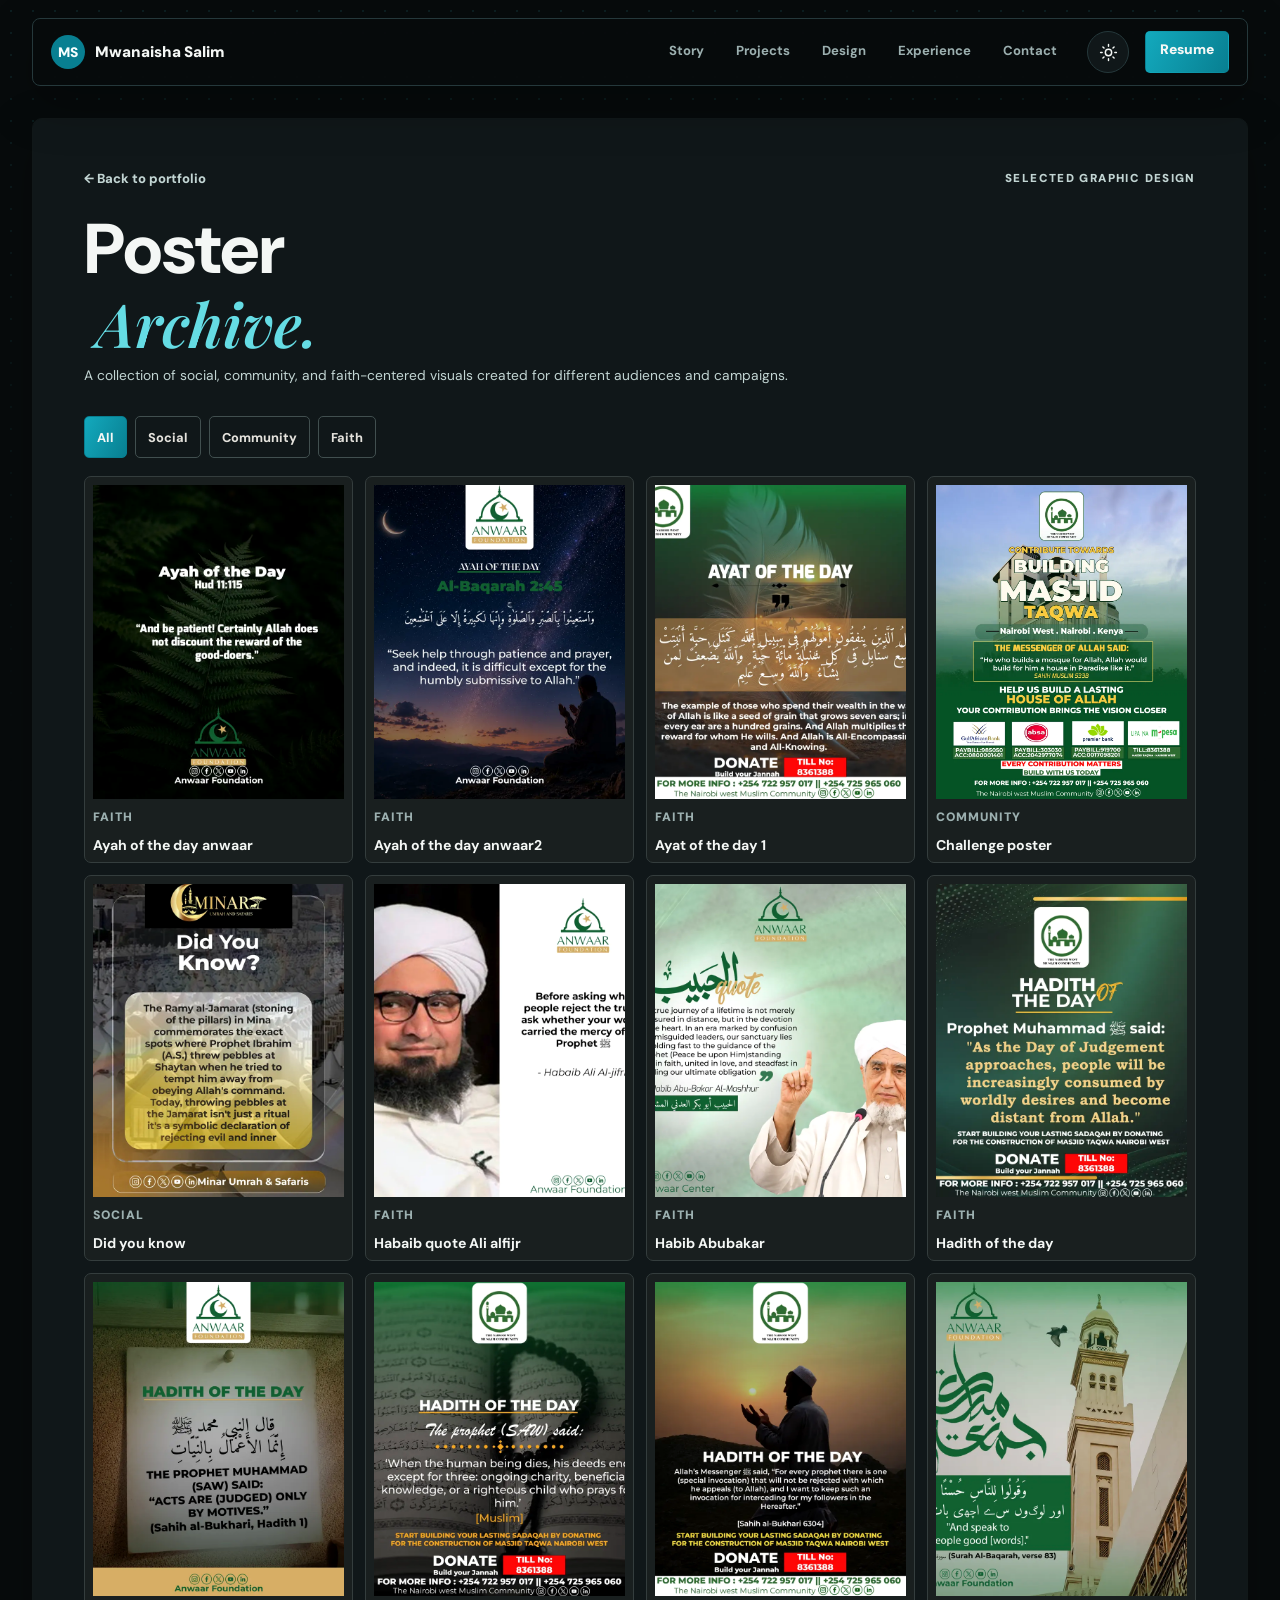
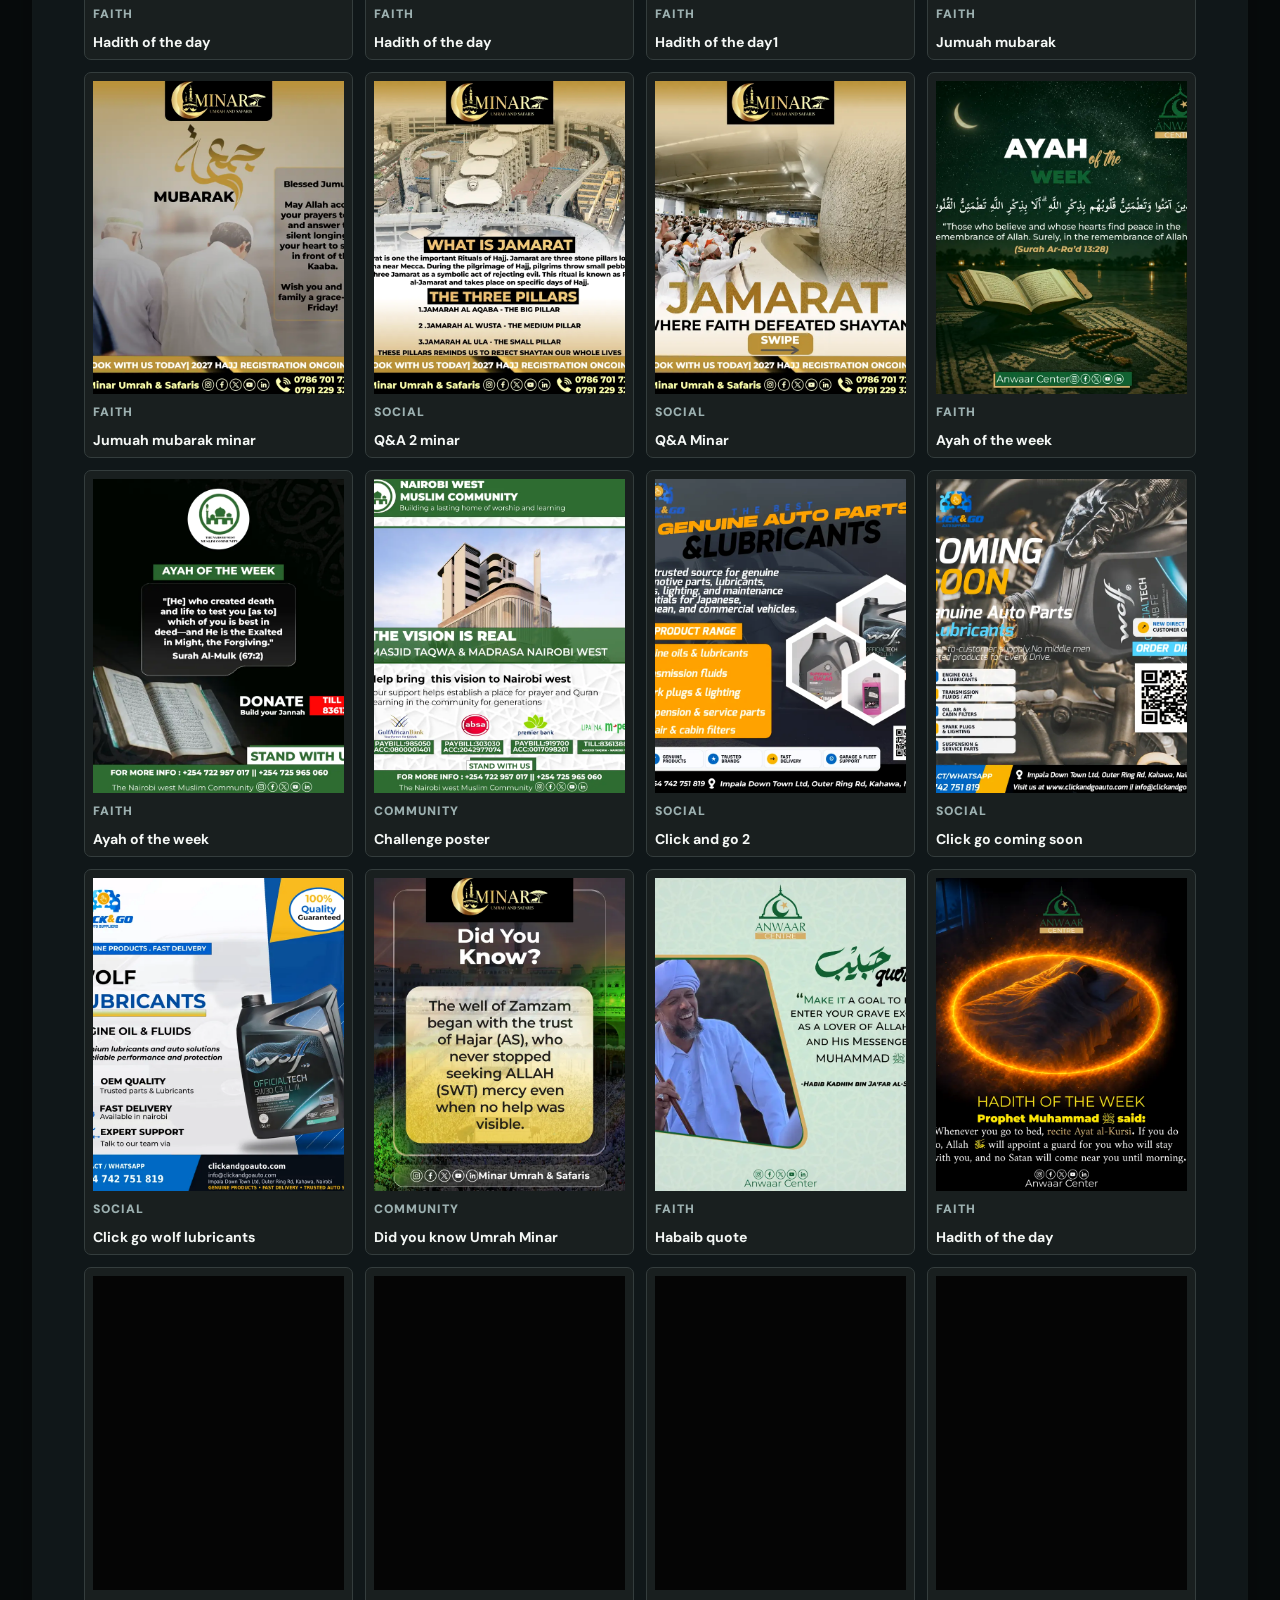
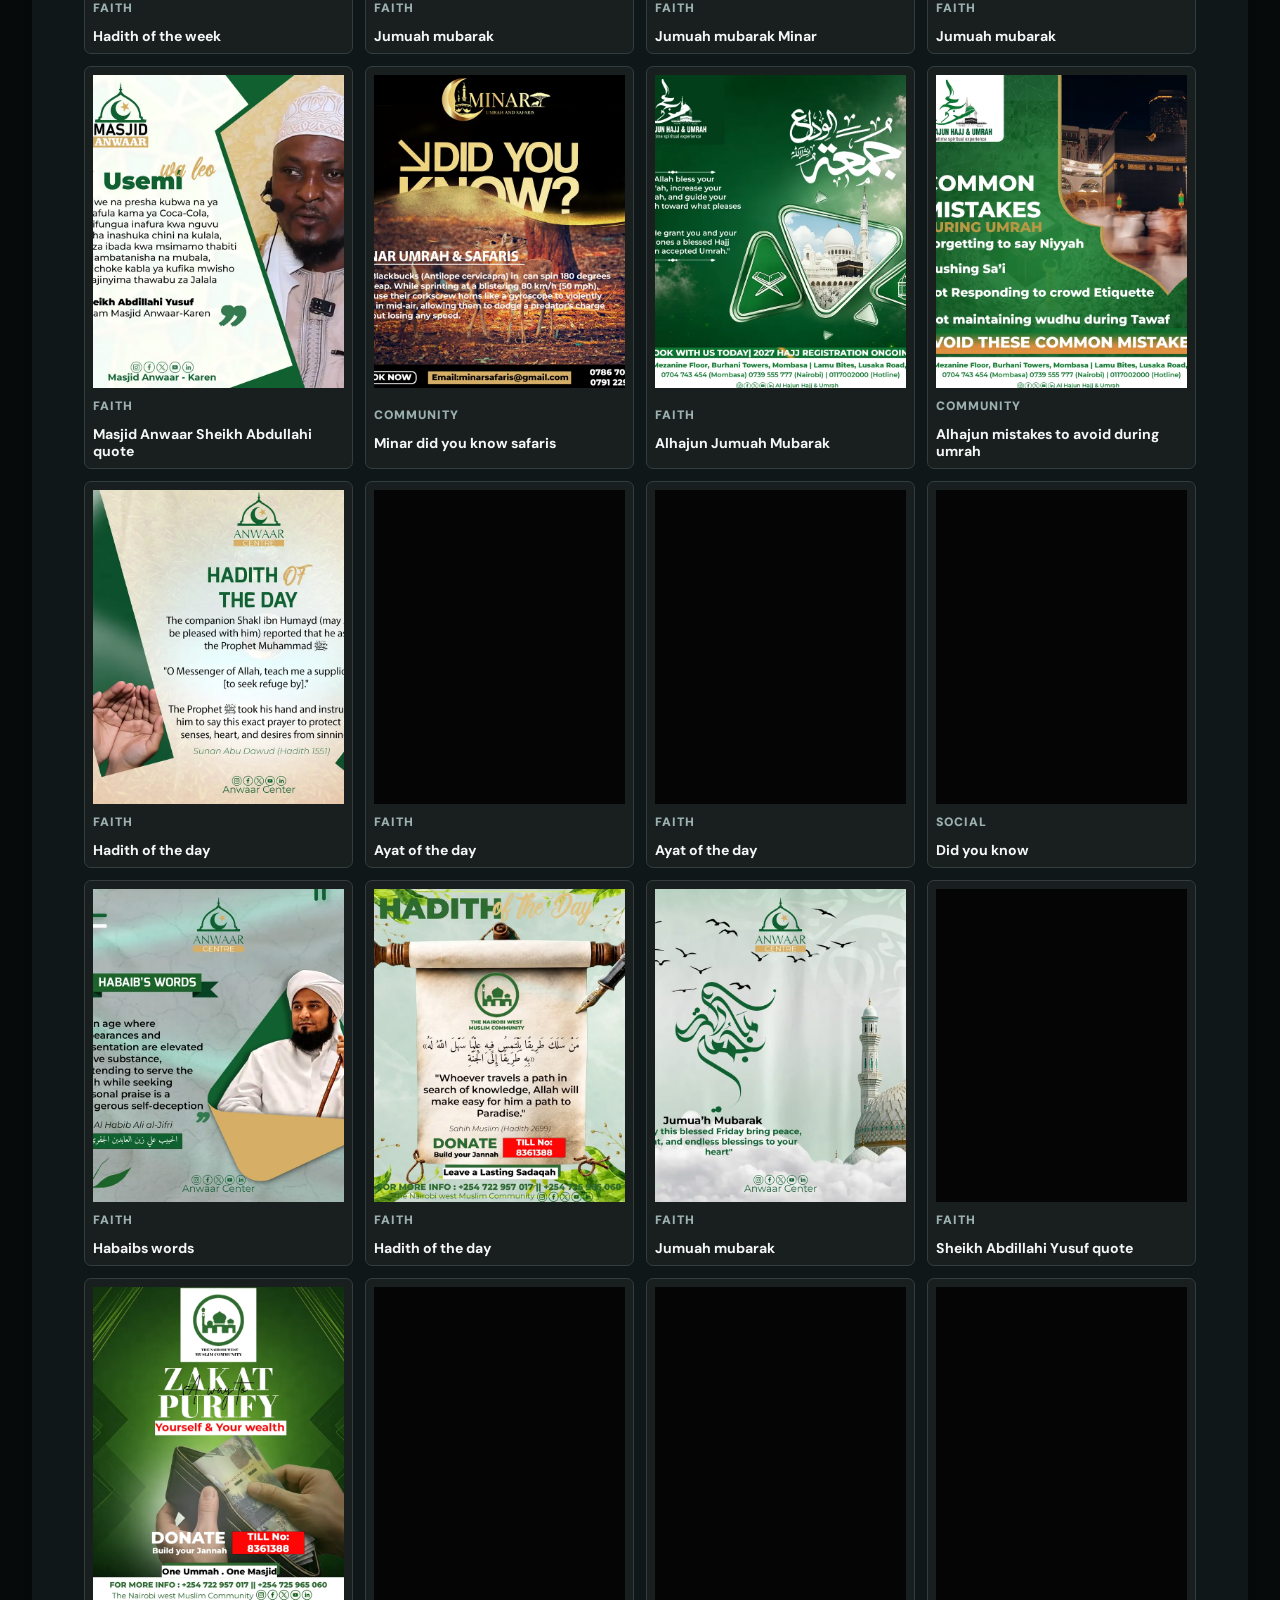
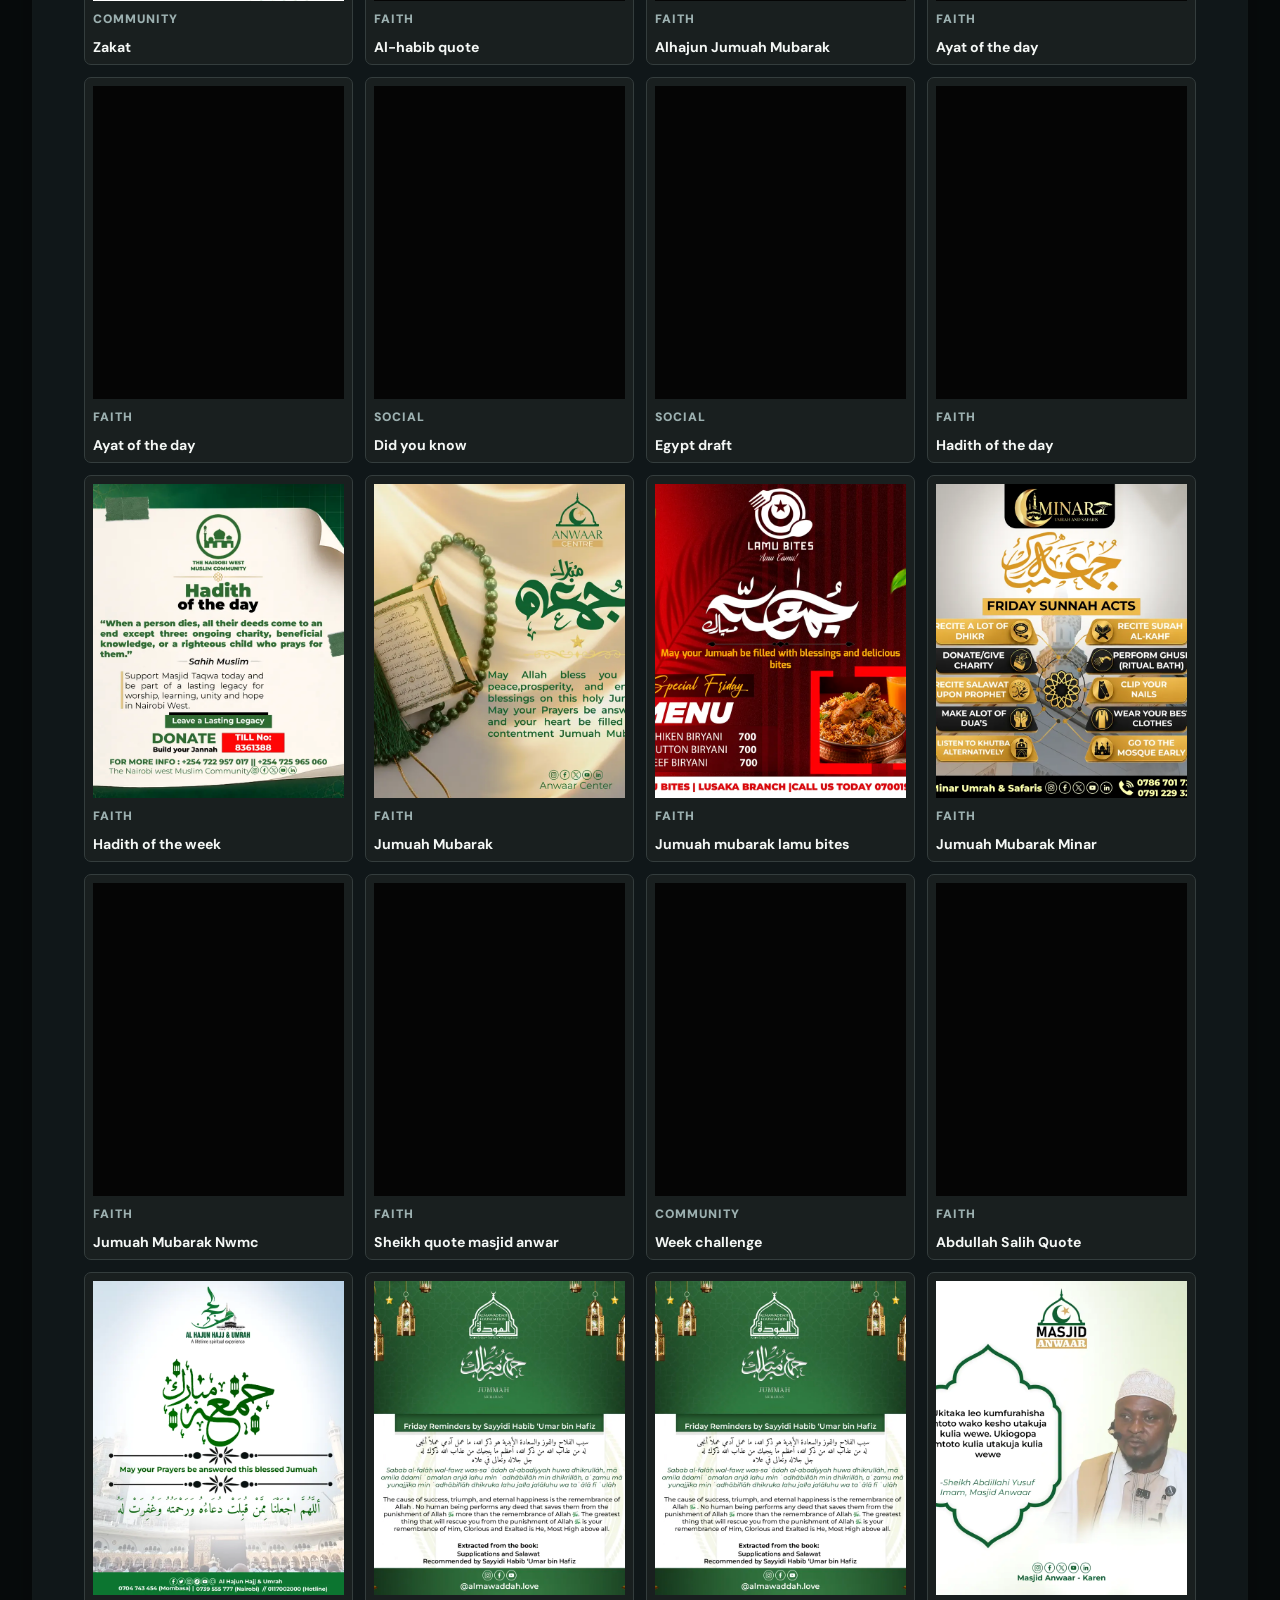
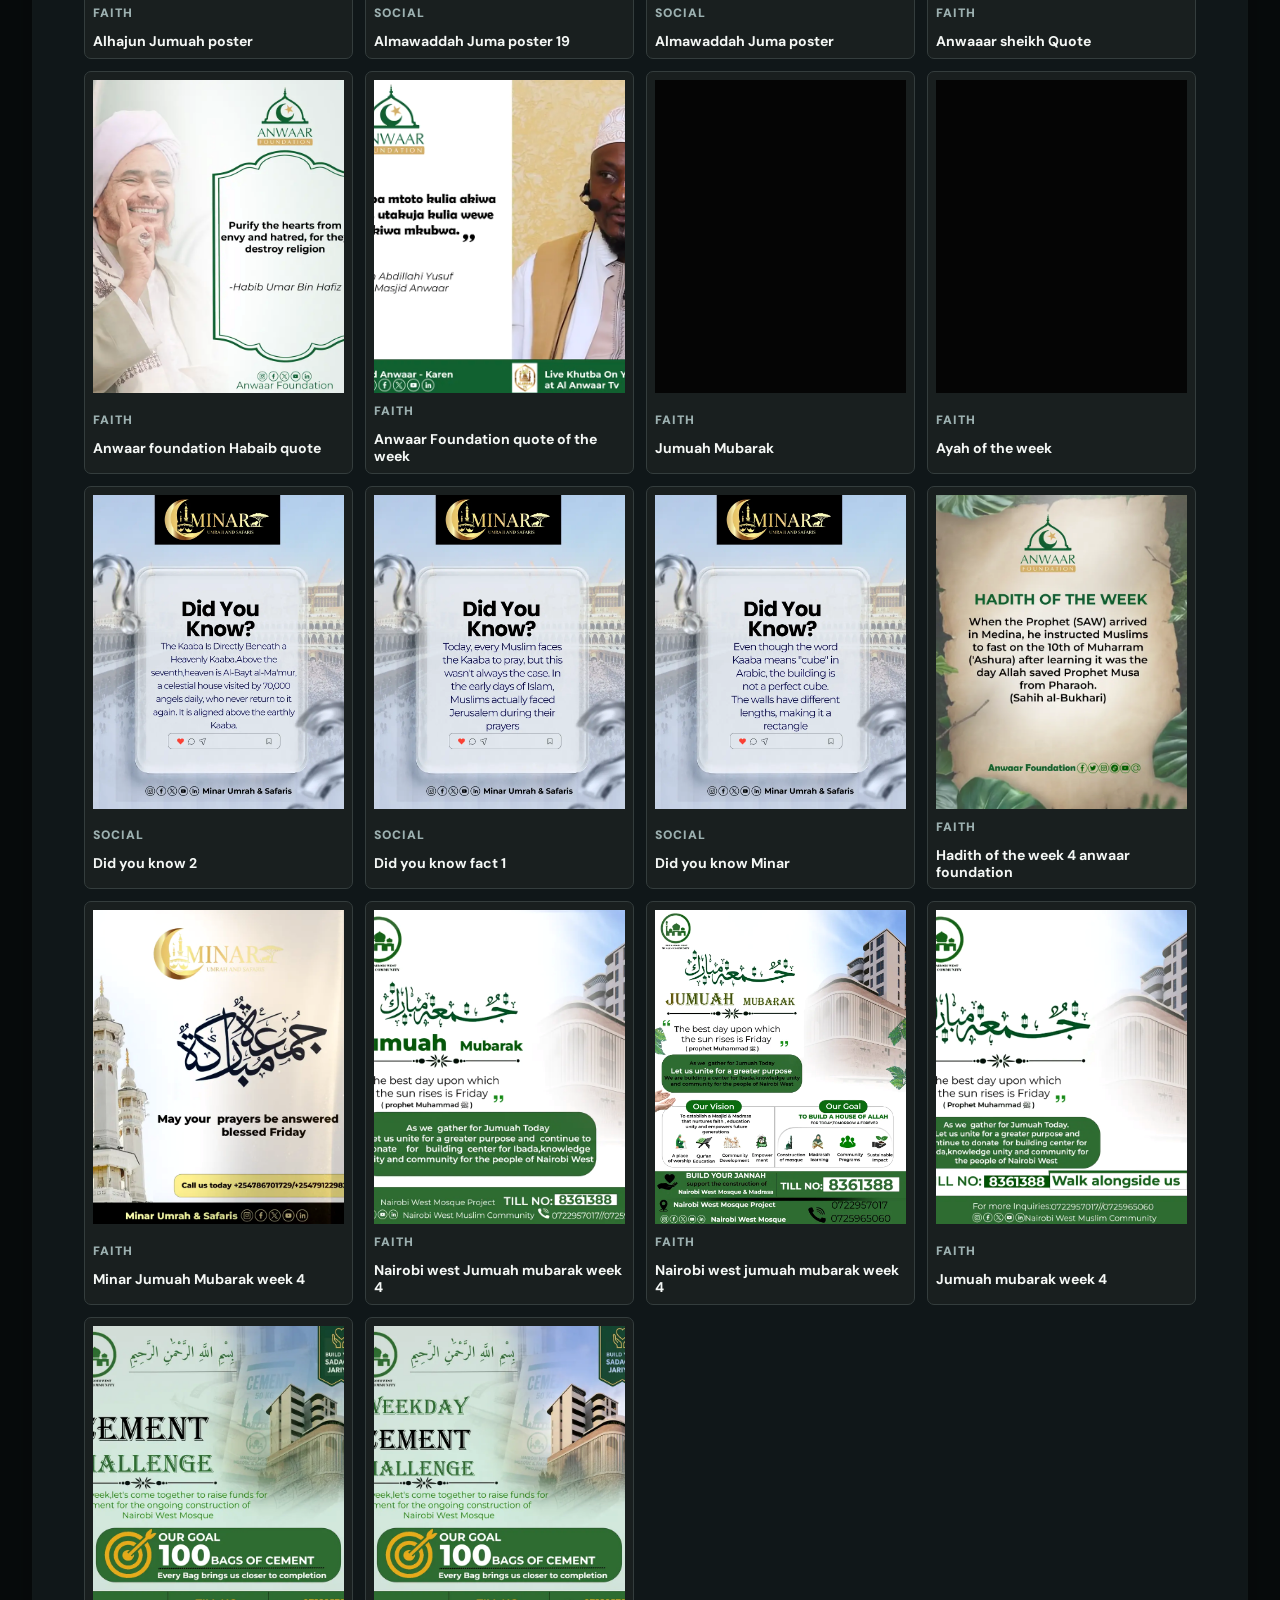
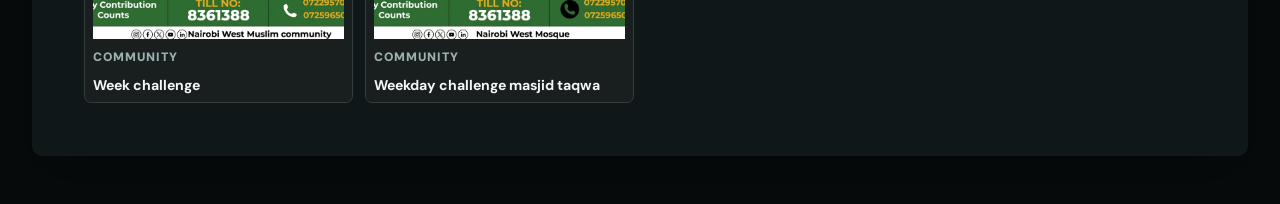
==== posters.html @ a7874a30 "Publish general portfolio with mobile typography and poster archive" ====
<!DOCTYPE html>
<html lang="en">
<head>
  <meta charset="UTF-8">
  <meta name="viewport" content="width=device-width, initial-scale=1.0">
  <meta name="description" content="Browse Mwanaisha Salim's graphic design poster archive by social, community, and faith projects.">
  <title>Poster Archive | Mwanaisha Salim</title>
  <link rel="preconnect" href="https://fonts.googleapis.com">
  <link rel="preconnect" href="https://fonts.gstatic.com" crossorigin>
  <link href="https://fonts.googleapis.com/css2?family=DM+Sans:wght@400;500;600;700;800;900&family=Playfair+Display:ital,wght@1,600;1,700&display=swap" rel="stylesheet">
  <link rel="stylesheet" href="styles.css?v=20261022-mobile-type">
</head>
<body data-theme="dark">
  <header class="site-header">
    <a class="brand" href="index.html#top" aria-label="Mwanaisha Salim portfolio home">
      <span class="brand-mark">MS</span>
      <span>Mwanaisha Salim</span>
    </a>
    <nav class="main-nav" id="primary-navigation" aria-label="Primary navigation">
      <a href="index.html#story">Story</a>
      <a href="index.html#projects">Projects</a>
      <a href="index.html#work">Design</a>
      <a href="index.html#profile">Experience</a>
      <a href="index.html#contact">Contact</a>
    </nav>
    <button class="mobile-nav-toggle" type="button" aria-label="Open navigation menu" aria-expanded="false" aria-controls="primary-navigation">
      <span></span><span></span>
    </button>
    <button class="theme-toggle" type="button" aria-label="Switch to dark theme" title="Switch to dark theme" aria-pressed="false">
      <svg class="theme-icon theme-icon-moon" viewBox="0 0 24 24" aria-hidden="true"><path d="M20.3 15.4A8.5 8.5 0 0 1 8.6 3.7 8.6 8.6 0 1 0 20.3 15.4Z"/></svg>
      <svg class="theme-icon theme-icon-sun" viewBox="0 0 24 24" aria-hidden="true"><circle cx="12" cy="12" r="4"/><path d="M12 2v2m0 16v2M4.93 4.93l1.42 1.42m11.3 11.3 1.42 1.42M2 12h2m16 0h2M4.93 19.07l1.42-1.42m11.3-11.3 1.42-1.42"/></svg>
    </button>
    <a class="header-cta" href="Mwanaisha%20Salim%20CV.pdf" target="_blank" rel="noreferrer">Resume</a>
  </header>

  <main class="posters-page" id="top">
    <section class="section-panel design-panel" aria-labelledby="archive-title">
      <div class="archive-topline">
        <a class="back-link" href="index.html#work">← Back to portfolio</a>
        <p class="section-kicker">Selected graphic design</p>
      </div>
      <div class="section-heading">
        <h1 id="archive-title">Poster <em>Archive.</em></h1>
        <p>A collection of social, community, and faith-centered visuals created for different audiences and campaigns.</p>
      </div>
      <div class="filter-bar" aria-label="Filter posters by category">
        <button class="filter-chip active" type="button" data-filter="all" aria-pressed="true">All</button>
        <button class="filter-chip" type="button" data-filter="social" aria-pressed="false">Social</button>
        <button class="filter-chip" type="button" data-filter="community" aria-pressed="false">Community</button>
        <button class="filter-chip" type="button" data-filter="faith" aria-pressed="false">Faith</button>
      </div>
      <div class="gallery-grid" aria-live="polite"></div>
    </section>
  </main>

  <dialog class="lightbox" aria-label="Design preview">
    <button class="lightbox-close" type="button" aria-label="Close preview">Close</button>
    <img src="" alt="">
  </dialog>

  <script src="script.js?v=20261010-poster-archive"></script>
</body>
</html>
---- styles.css ----
:root {
  color-scheme: light;
  --paper: #eef8f7;
  --paper-soft: #dcefed;
  --surface: #f8fcfb;
  --ink: #102d35;
  --ink-soft: #244b53;
  --muted: #56747a;
  --line: #cce1e1;
  --line-dark: #1a5158;
  --black: #123e47;
  --teal: #13a9bd;
  --teal-deep: #087f91;
  --accent: #087f91;
  --display: "Playfair Display", Georgia, serif;
  --body: "DM Sans", Arial, sans-serif;
  --white: #ffffff;
  --shadow: 0 14px 40px rgba(16, 59, 66, 0.09);
}

body[data-theme="dark"] {
  color-scheme: dark;
  --paper: #070b0c;
  --paper-soft: #111a1c;
  --surface: #101719;
  --ink: #f4f7f5;
  --ink-soft: #d1dddd;
  --muted: #9cb0b0;
  --line: #25383b;
  --line-dark: #33575c;
  --black: #0a171a;
  --white: #f4f7f5;
  --accent: #65dce4;
  --shadow: 0 18px 50px rgba(0, 0, 0, 0.26);
}

* {
  box-sizing: border-box;
}

html {
  scroll-behavior: smooth;
}

body {
  margin: 0;
  overflow-x: hidden;
  color: var(--ink);
  font-family: var(--body);
  background: var(--paper);
  transition: color 360ms ease, background-color 360ms ease;
}

body::before {
  position: fixed;
  inset: 0;
  z-index: -1;
  content: "";
  pointer-events: none;
  background-image: radial-gradient(rgba(21, 116, 128, 0.13) 0.8px, transparent 0.8px);
  background-size: 22px 22px;
  mask-image: linear-gradient(to bottom, black, transparent 88%);
}

body[data-theme="dark"]::before {
  background-image: radial-gradient(rgba(45, 151, 160, 0.14) 0.8px, transparent 0.8px);
}

a {
  color: inherit;
  text-decoration: none;
}

img {
  display: block;
  max-width: 100%;
}

button {
  font: inherit;
}

.site-header {
  position: sticky;
  top: 18px;
  z-index: 20;
  display: flex;
  width: min(1560px, calc(100% - 64px));
  align-items: center;
  justify-content: space-between;
  gap: 16px;
  margin: 18px auto 0;
  padding: 12px 18px;
  border: 1px solid var(--line);
  border-radius: 8px;
  color: var(--ink);
  background: color-mix(in srgb, var(--paper) 88%, transparent);
  box-shadow: var(--shadow);
  backdrop-filter: blur(18px);
}

.brand,
.main-nav,
.hero-actions,
.contact-actions,
.filter-bar {
  display: flex;
  align-items: center;
}

.brand {
  gap: 10px;
  font-size: 0.95rem;
  font-weight: 900;
  letter-spacing: 0;
}

.brand-mark {
  display: grid;
  width: 34px;
  height: 34px;
  place-items: center;
  border-radius: 50%;
  color: #f7ffff;
  background: var(--teal-deep);
  font-size: 0.86rem;
  font-weight: 900;
}

.main-nav {
  gap: 4px;
  margin-left: auto;
}

.main-nav a,
.header-cta,
.primary-btn,
.secondary-btn,
.filter-chip {
  border: 1px solid transparent;
  transition: background 240ms ease, color 240ms ease, border-color 240ms ease, transform 240ms ease;
}

.main-nav a {
  min-height: 42px;
  padding: 10px 13px;
  border-radius: 5px;
  color: var(--muted);
  font-size: 0.82rem;
  font-weight: 700;
}

.main-nav a:hover,
.main-nav a:focus-visible {
  color: var(--ink);
  background: var(--paper-soft);
}

.theme-toggle,
.mobile-nav-toggle {
  display: grid;
  width: 42px;
  height: 42px;
  flex: 0 0 auto;
  place-items: center;
  cursor: pointer;
  border: 1px solid var(--line);
  border-radius: 50%;
  color: var(--ink);
  background: var(--surface);
  transition: color 240ms ease, background 240ms ease, border-color 240ms ease, transform 240ms ease;
}

.theme-toggle:hover,
.mobile-nav-toggle:hover { transform: rotate(-8deg); }

.mobile-nav-toggle { align-content: center; gap: 5px; }
.mobile-nav-toggle span { width: 18px; height: 2px; border-radius: 2px; background: currentColor; transition: transform 220ms ease; }
.mobile-nav-toggle[aria-expanded="true"] span:first-child { transform: translateY(3.5px) rotate(45deg); }
.mobile-nav-toggle[aria-expanded="true"] span:last-child { transform: translateY(-3.5px) rotate(-45deg); }

.theme-icon { width: 19px; height: 19px; fill: none; stroke: currentColor; stroke-width: 1.8; stroke-linecap: round; stroke-linejoin: round; }
.theme-icon-sun { display: none; }
body[data-theme="dark"] .theme-icon-moon { display: none; }
body[data-theme="dark"] .theme-icon-sun { display: block; }
.mobile-nav-toggle { display: none; }

.header-cta {
  min-height: 42px;
  padding: 8px 14px;
  color: var(--white);
  border-radius: 5px;
  background: linear-gradient(115deg, var(--teal), var(--teal-deep));
  font-size: 0.86rem;
  font-weight: 900;
}

main {
  width: min(1560px, calc(100% - 64px));
  margin: 0 auto;
}

.hero-section {
  display: grid;
  grid-template-columns: minmax(320px, 0.95fr) minmax(0, 1.05fr);
  gap: clamp(34px, 7vw, 116px);
  min-height: min(780px, calc(100svh - 108px));
  align-items: center;
  margin: 32px auto 86px;
  padding: clamp(16px, 3vw, 46px);
  overflow: hidden;
  border: 1px solid var(--line);
  border-radius: 10px;
  background:
    radial-gradient(circle at 88% 10%, rgba(16, 169, 189, 0.14), transparent 30%),
    linear-gradient(130deg, color-mix(in srgb, var(--paper-soft) 82%, var(--paper)), var(--surface) 70%);
  box-shadow: var(--shadow);
}

.hero-portrait {
  position: relative;
  width: min(100%, 700px);
  aspect-ratio: 1;
  overflow: hidden;
  border-radius: 8px;
  background: var(--black);
  isolation: isolate;
}

.hero-portrait img {
  width: 100%;
  height: 100%;
  object-fit: cover;
  object-position: 50% 44%;
  filter: saturate(0.92) contrast(1.04);
  transition: transform 900ms cubic-bezier(.2,.7,.15,1), filter 500ms ease;
}

.hero-portrait:hover img {
  transform: scale(1.035);
  filter: saturate(1.05) contrast(1.04);
}

.hero-portrait::after {
  position: absolute;
  inset: 40% 0 0;
  z-index: 1;
  content: "";
  pointer-events: none;
  background: linear-gradient(transparent, rgba(5, 17, 19, 0.58));
}

.hero-copy {
  display: flex;
  flex-direction: column;
  justify-content: center;
  align-items: flex-start;
  padding: clamp(14px, 3vw, 44px) 0;
}

.eyebrow,
.section-kicker {
  margin: 0 0 14px;
  color: var(--muted);
  font-size: 0.72rem;
  font-weight: 900;
  letter-spacing: 0.12em;
  text-transform: uppercase;
}

h1,
h2,
h3,
p {
  margin-top: 0;
}

h1 {
  display: grid;
  margin-bottom: 22px;
  color: var(--ink);
  font-size: clamp(4rem, 7.6vw, 8.6rem);
  font-weight: 800;
  line-height: 0.78;
  letter-spacing: 0;
  max-width: 100%;
  overflow-wrap: anywhere;
}

h1 em {
  margin: 0.16em 0 0 0.2em;
  color: var(--accent);
  font-family: var(--display);
  font-size: 0.86em;
  font-weight: 600;
  line-height: 0.95;
  letter-spacing: 0;
}

.hero-role {
  margin-bottom: 18px;
  color: var(--ink);
  font-size: clamp(1.1rem, 1.6vw, 1.45rem);
  font-weight: 700;
}

.hero-role span { color: var(--accent); font-family: var(--display); font-style: italic; }

.eyebrow-mark {
  display: inline-block;
  width: 24px;
  height: 2px;
  margin-right: 8px;
  vertical-align: middle;
  background: var(--teal);
}

.hero-intro {
  max-width: 540px;
  color: var(--muted);
  font-size: 1rem;
  line-height: 1.7;
}

.hero-actions,
.contact-actions {
  flex-wrap: wrap;
  gap: 10px;
  margin-top: 22px;
}

.primary-btn,
.secondary-btn {
  display: inline-flex;
  min-height: 48px;
  align-items: center;
  justify-content: center;
  gap: 14px;
  padding: 11px 18px;
  border-radius: 6px;
  font-size: 0.88rem;
  font-weight: 850;
}

.primary-btn {
  color: var(--white);
  background: linear-gradient(115deg, var(--teal), var(--teal-deep));
  box-shadow: 0 6px 16px rgba(8, 127, 145, 0.16);
}

body[data-theme="dark"] .primary-btn {
  color: #071719;
  background: linear-gradient(115deg, #59d7e0, #39b9c8);
}

.primary-btn span,
.secondary-btn span { font-size: 1.15em; }

.secondary-btn {
  color: var(--ink);
  border-color: var(--line);
  background: rgba(255, 255, 255, 0.74);
}

.hero-footnote {
  display: flex;
  width: min(100%, 450px);
  justify-content: space-between;
  gap: 12px;
  margin-top: 42px;
  padding-top: 12px;
  border-top: 1px solid var(--line);
  color: var(--muted);
  font-size: 0.72rem;
  font-weight: 700;
  letter-spacing: 0.04em;
  text-transform: uppercase;
}

.portrait-index {
  position: absolute;
  right: 18px;
  bottom: 17px;
  left: 18px;
  z-index: 2;
  display: flex;
  justify-content: space-between;
  color: #fff;
  font-size: 0.74rem;
  font-weight: 800;
  letter-spacing: 0.1em;
}

.portrait-index i { font-style: normal; }

.primary-btn:hover,
.secondary-btn:hover,
.header-cta:hover,
.filter-chip:hover,
.project-card:hover {
  transform: translateY(-2px);
}

.story-section,
.section-panel,
.profile-grid,
.contact-section,
.chapter-grid {
  margin: 20px 0;
}

.story-section {
  margin: 0 calc((100% - 100vw) / 2) 48px;
  padding: clamp(32px, 7vw, 96px) max(32px, calc((100vw - 1420px) / 2));
  border-radius: 0;
  background:
    radial-gradient(circle at 88% 20%, rgba(18, 169, 189, 0.23), transparent 25%),
    linear-gradient(120deg, #0c3037, #154e55);
  color: var(--white);
}

.story-section .section-kicker {
  color: #b9e4df;
}

.story-layout {
  display: grid;
  grid-template-columns: minmax(0, 0.9fr) minmax(0, 1.1fr);
  gap: 36px;
  align-items: start;
}

.story-layout h2,
.section-heading h2,
.profile-card h2,
.timeline-card h2,
.contact-section h2 {
  margin-bottom: 14px;
  font-size: clamp(2rem, 3.6vw, 3.8rem);
  font-weight: 650;
  line-height: 1.03;
  letter-spacing: 0;
}

.story-copy p {
  color: #d3eeea;
  font-size: 1rem;
  line-height: 1.75;
}

.story-copy p:last-child { color: #fff; font-style: italic; }

.chapter-grid {
  display: grid;
  grid-template-columns: repeat(4, minmax(0, 1fr));
  border-top: 1px solid var(--line-dark);
  border-left: 1px solid var(--line-dark);
  overflow: hidden;
  border-radius: 8px;
  background: var(--surface);
  box-shadow: var(--shadow);
}

.chapter-grid article {
  min-height: 210px;
  padding: clamp(16px, 2vw, 28px);
  border-right: 1px solid var(--line-dark);
  border-bottom: 1px solid var(--line-dark);
}

.chapter-grid span,
.project-card span,
.work-card span,
.timeline span {
  display: block;
  margin-bottom: 12px;
  color: var(--muted);
  font-size: 0.76rem;
  font-weight: 900;
  letter-spacing: 0.08em;
  text-transform: uppercase;
}

.chapter-grid h3 {
  margin-bottom: 12px;
  font-size: 1.22rem;
  line-height: 1.15;
}

.chapter-grid p,
.section-heading p,
.profile-card p,
.timeline p,
.project-card p {
  color: var(--muted);
  font-size: 0.86rem;
  line-height: 1.5;
}

.section-panel {
  margin: 48px 0;
  padding: clamp(24px, 4vw, 56px);
  border-radius: 10px;
  box-shadow: var(--shadow);
  background: var(--surface);
  border: 1px solid var(--line);
}

.section-heading {
  max-width: 880px;
  margin-bottom: 30px;
}

.section-heading h2,
.profile-card h2,
.timeline-card h2,
.contact-section h2 {
  font-family: var(--body);
  font-size: clamp(2rem, 4vw, 4.25rem);
  font-weight: 800;
  line-height: 0.98;
}

.section-heading h2 em,
.contact-section h2 em {
  color: var(--accent);
  font-family: var(--display);
  font-weight: 600;
}

.project-grid {
  display: grid;
  grid-template-columns: repeat(2, minmax(0, 1fr));
  gap: 12px;
}

.project-card {
  position: relative;
  min-height: 208px;
  padding: clamp(18px, 2vw, 28px);
  border: 1px solid var(--line);
  border-radius: 6px;
  background: var(--surface);
  transition: transform 240ms ease, background 240ms ease;
}

.project-card:hover {
  background: var(--paper-soft);
}

.project-card strong {
  display: block;
  margin: 10px 0 12px;
  color: var(--ink);
  font-size: 1.3rem;
  line-height: 1.1;
}

.design-panel {
  background: #111819;
  color: var(--white);
  border-color: #111819;
  border-radius: 10px;
}

.design-panel .section-kicker,
.design-panel .section-heading p {
  color: #c2d5d3;
}

.filter-bar {
  flex-wrap: wrap;
  gap: 8px;
  margin-bottom: 18px;
}

.filter-chip {
  cursor: pointer;
  min-height: 42px;
  padding: 8px 12px;
  color: #e4e2dc;
  border-color: #414f4f;
  border-radius: 5px;
  background: transparent;
  font-size: 0.8rem;
  font-weight: 800;
}

.filter-chip.active {
  color: var(--white);
  border-color: var(--teal-deep);
  background: linear-gradient(115deg, var(--teal), var(--teal-deep));
}

.reel-bar {
  overflow: hidden;
  scrollbar-width: none;
  margin-bottom: 20px;
  padding: 8px 0;
  border-top: 1px solid #383835;
  border-bottom: 1px solid #383835;
}

.reel-track {
  display: flex;
  width: max-content;
  gap: 12px;
}

.reel-track img {
  width: 96px;
  height: 120px;
  flex: 0 0 auto;
  object-fit: cover;
  filter: saturate(1.06) contrast(1.02);
}

.gallery-grid {
  display: grid;
  grid-template-columns: repeat(4, minmax(0, 1fr));
  gap: 12px;
}

.archive-link {
  display: flex;
  min-height: 76px;
  align-items: center;
  justify-content: space-between;
  gap: 18px;
  margin-top: 20px;
  padding: 14px 18px;
  border: 1px solid #344447;
  border-radius: 6px;
  color: #f4f7f5;
  background: linear-gradient(100deg, #172527, #101719);
  transition: border-color 220ms ease, background 220ms ease, transform 220ms ease;
}

.archive-link:hover {
  transform: translateY(-2px);
  border-color: var(--teal);
  background: #1a2a2c;
}

.archive-link strong,
.archive-link small { display: block; }
.archive-link strong { margin-bottom: 4px; font-size: 0.94rem; }
.archive-link small { color: #aabdbc; font-size: 0.78rem; }
.archive-arrow { color: #65dce4; font-size: 1.35rem; }

.posters-page .section-panel { margin-top: 32px; }
.posters-page .section-heading { margin-top: 28px; }
.posters-page .section-heading h1 {
  margin: 0 0 14px;
  color: var(--white);
  font-size: clamp(2.5rem, 5.5vw, 5rem);
  font-weight: 800;
  line-height: 0.98;
}
.posters-page .section-heading h1 em {
  color: var(--accent);
  font-family: var(--display);
  font-weight: 600;
}
.archive-topline {
  display: flex;
  align-items: center;
  justify-content: space-between;
  gap: 16px;
}
.archive-topline .section-kicker { margin: 0; }
.back-link { color: #c2d5d3; font-size: 0.82rem; font-weight: 800; }
.back-link:hover { color: var(--accent); }

.work-card {
  display: grid;
  gap: 10px;
  padding: 8px;
  border: 1px solid #343d3d;
  border-radius: 7px;
  background: #191f1f;
  transition: opacity 420ms ease, transform 420ms ease, background 260ms ease;
}

.work-card[hidden] {
  display: none;
}

.work-card:hover {
  background: #232321;
  transform: translateY(-2px);
}

.work-open {
  cursor: zoom-in;
  overflow: hidden;
  width: 100%;
  aspect-ratio: 4 / 5;
  padding: 0;
  border: 0;
  background: #050505;
}

.work-open img {
  width: 100%;
  height: 100%;
  object-fit: cover;
  filter: saturate(1.04) contrast(1.02);
  transform: scale(1.01);
  transition: filter 420ms ease, transform 600ms ease;
}

.work-card:hover .work-open img {
  filter: saturate(1.12) contrast(1.04);
  transform: scale(1.035);
}

.work-card h3 {
  margin-bottom: 0;
  color: var(--white);
  font-size: 0.88rem;
  line-height: 1.2;
}

.profile-grid {
  display: grid;
  grid-template-columns: minmax(0, 0.9fr) minmax(0, 1.1fr);
  gap: 18px;
}

.profile-card,
.timeline-card,
.contact-section {
  padding: 26px;
  border-radius: 8px;
  background: var(--surface);
  border: 1px solid var(--line);
  box-shadow: var(--shadow);
}

.skill-cloud {
  display: flex;
  flex-wrap: wrap;
  gap: 8px;
  margin-top: 22px;
}

.skill-cloud span {
  padding: 9px 11px;
  border: 1px solid var(--line);
  color: var(--ink);
  border-radius: 5px;
  background: var(--paper-soft);
  font-size: 0.84rem;
  font-weight: 800;
}

.timeline {
  display: grid;
  gap: 14px;
  margin: 0;
  padding: 0;
  list-style: none;
}

.timeline li {
  padding-bottom: 14px;
  border-bottom: 1px solid var(--line);
}

.timeline li:last-child {
  padding-bottom: 0;
  border-bottom: 0;
}

.timeline strong {
  display: block;
  margin-bottom: 7px;
  color: var(--ink);
}

.contact-section {
  margin: 48px 0 64px;
  padding: clamp(34px, 7vw, 92px);
  text-align: center;
  background:
    radial-gradient(circle at 50% 0, rgba(19, 169, 189, 0.14), transparent 36%),
    var(--surface);
}

.contact-section h2 {
  max-width: 820px;
  margin-right: auto;
  margin-left: auto;
}

.contact-actions {
  justify-content: center;
}

.lightbox {
  width: min(92vw, 860px);
  padding: 16px;
  border: 1px solid #333331;
  color: var(--white);
  background: rgba(0, 0, 0, 0.9);
  box-shadow: var(--shadow);
}

.lightbox::backdrop {
  background: rgba(0, 0, 0, 0.75);
}

.lightbox img {
  max-height: 78vh;
  margin: 0 auto;
  object-fit: contain;
}

.lightbox-close {
  display: block;
  margin: 0 0 12px auto;
  cursor: pointer;
  border: 1px solid #555;
  color: var(--white);
  background: transparent;
  min-height: 44px;
  padding: 9px 14px;
}

body[data-theme="dark"] .section-panel,
body[data-theme="dark"] .profile-card,
body[data-theme="dark"] .timeline-card,
body[data-theme="dark"] .contact-section,
body[data-theme="dark"] .chapter-grid,
body[data-theme="dark"] .project-card {
  background-color: var(--surface);
}

body[data-theme="dark"] .secondary-btn { color: var(--ink); background: var(--surface); }

body[data-theme="dark"] .project-card strong,
body[data-theme="dark"] .chapter-grid h3 { color: var(--ink); }

:where(a, button):focus-visible {
  outline: 3px solid #16828b;
  outline-offset: 3px;
}

@media (prefers-reduced-motion: reduce) {
  *,
  *::before,
  *::after {
    animation-duration: 1ms !important;
    animation-iteration-count: 1 !important;
    scroll-behavior: auto !important;
    transition-duration: 1ms !important;
  }
}

@media (max-width: 980px) {
  .main-nav {
    display: none;
  }

  .mobile-nav-toggle { display: grid; }

  .main-nav.is-open {
    position: absolute;
    top: calc(100% + 8px);
    right: 0;
    display: grid;
    width: min(260px, calc(100vw - 32px));
    gap: 3px;
    padding: 8px;
    border: 1px solid var(--line);
    border-radius: 8px;
    background: var(--surface);
    box-shadow: var(--shadow);
  }

  .main-nav.is-open a { color: var(--ink); }

  .hero-section,
  .story-layout,
  .profile-grid {
    grid-template-columns: 1fr;
  }

  .hero-section {
    min-height: auto;
    grid-template-columns: 1fr;
    gap: 24px;
    margin-bottom: 56px;
  }

  .hero-portrait { width: min(100%, 680px); justify-self: center; }

  .hero-copy { padding: 18px 12px; }

  .chapter-grid,
  .project-grid {
    grid-template-columns: repeat(2, 1fr);
  }

  .gallery-grid {
    grid-template-columns: repeat(4, minmax(0, 1fr));
  }
}

@media (max-width: 680px) {
  .site-header,
  main {
    width: min(100% - 24px, 1560px);
  }

  .site-header {
    top: 10px;
    gap: 7px;
    padding: 8px;
  }

  .brand span:last-child {
    max-width: none;
    min-width: 0;
    white-space: normal;
    line-height: 1.25;
  }

  .brand { flex: 1 1 auto; min-width: 0; gap: 7px; font-size: 0.72rem; }
  .brand-mark { width: 34px; height: 34px; flex: 0 0 34px; }
  .theme-toggle,
  .mobile-nav-toggle { width: 38px; height: 38px; }

  .header-cta {
    min-height: 38px;
    padding: 8px 10px;
    font-size: 0.75rem;
  }

  .hero-section {
    min-height: auto;
    gap: 18px;
    margin: 16px auto 42px;
    padding: 14px;
  }

  .hero-portrait { width: 100%; aspect-ratio: 1 / 1; }

  .hero-copy {
    order: -1;
    padding: 22px 8px 8px;
  }

  h1 {
    margin-bottom: 14px;
    font-size: 2.25rem;
    line-height: 0.96;
  }

  h1 em { margin-left: 0.12em; }
  .hero-role { font-size: 0.95rem; line-height: 1.4; }
  .hero-intro,
  .story-copy p { font-size: 0.875rem; line-height: 1.6; }
  .hero-footnote { margin-top: 24px; font-size: 0.64rem; }

  .story-layout h2,
  .section-heading h2,
  .profile-card h2,
  .timeline-card h2,
  .contact-section h2 {
    font-size: 1.5rem;
    line-height: 1.18;
  }

  .posters-page .section-heading h1 { font-size: 2rem; line-height: 1.05; }
  .chapter-grid h3 { font-size: 1rem; line-height: 1.3; }
  .project-card strong { font-size: 1.0625rem; line-height: 1.3; }
  .timeline strong { font-size: 0.875rem; line-height: 1.4; }
  .work-card h3 { font-size: 0.8125rem; line-height: 1.35; }
  .work-card span { font-size: 0.6875rem; }
  .skill-cloud span { font-size: 0.78rem; }
  .primary-btn,
  .secondary-btn { font-size: 0.8125rem; }

  .story-section,
  .section-panel,
  .profile-card,
  .timeline-card,
  .contact-section {
    padding: 22px;
  }

  .story-section { margin: 0 -12px 34px; padding: 36px 24px; }
  .story-layout { gap: 12px; }
  .section-panel { margin: 34px 0; }

  .chapter-grid {
    grid-template-columns: 1fr;
  }

  .project-grid { grid-template-columns: 1fr; }

  .gallery-grid {
    grid-template-columns: repeat(2, minmax(0, 1fr));
    gap: 8px;
  }

  .chapter-grid article,
  .project-card {
    min-height: auto;
  }

  .hero-actions,
  .contact-actions,
  .primary-btn,
  .secondary-btn {
    width: 100%;
  }

  .hero-actions { gap: 8px; }
  .hero-footnote span { max-width: 48%; }
  .contact-actions { align-items: stretch; }
  .archive-topline { align-items: flex-start; flex-direction: column-reverse; }
  .archive-link { min-height: 68px; padding: 12px; }
  .archive-link strong { font-size: 0.875rem; }
  .archive-link small { max-width: 260px; font-size: 0.75rem; }

  .reel-track img {
    width: 84px;
    height: 106px;
  }
}
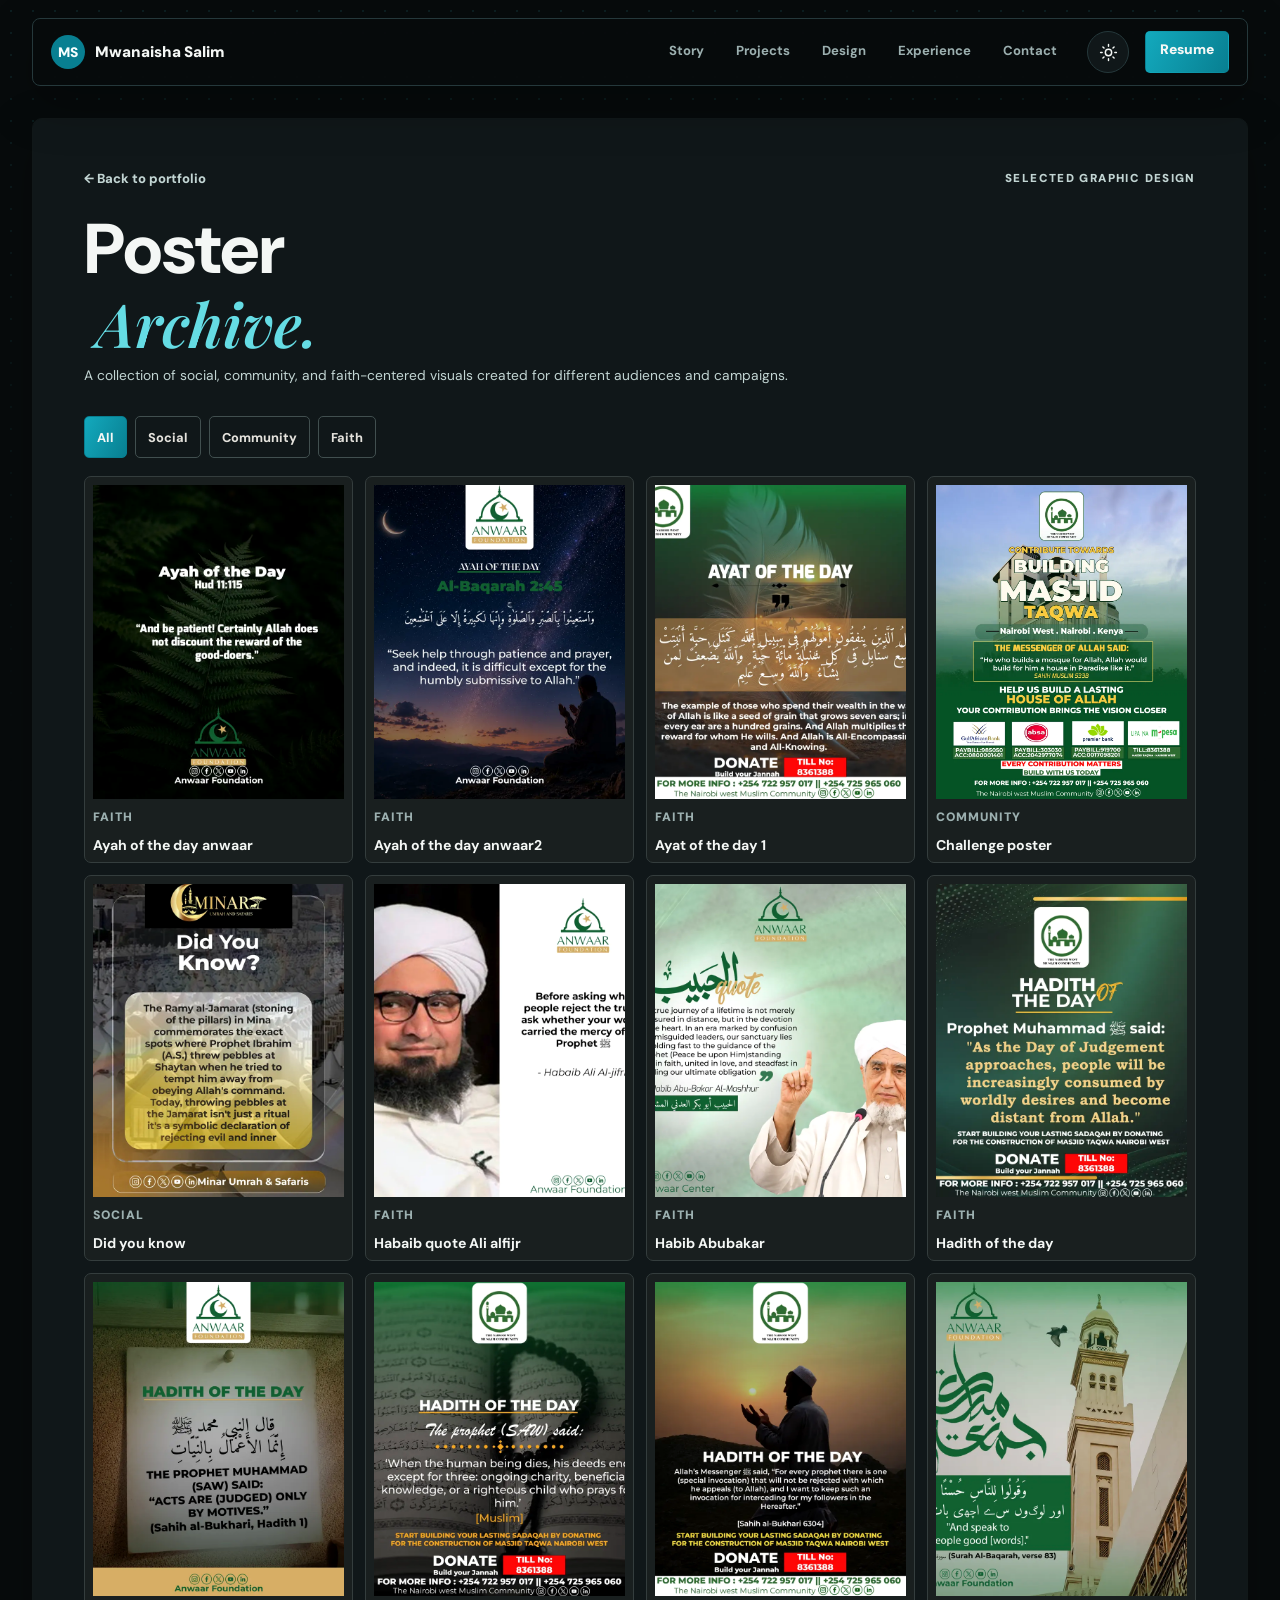
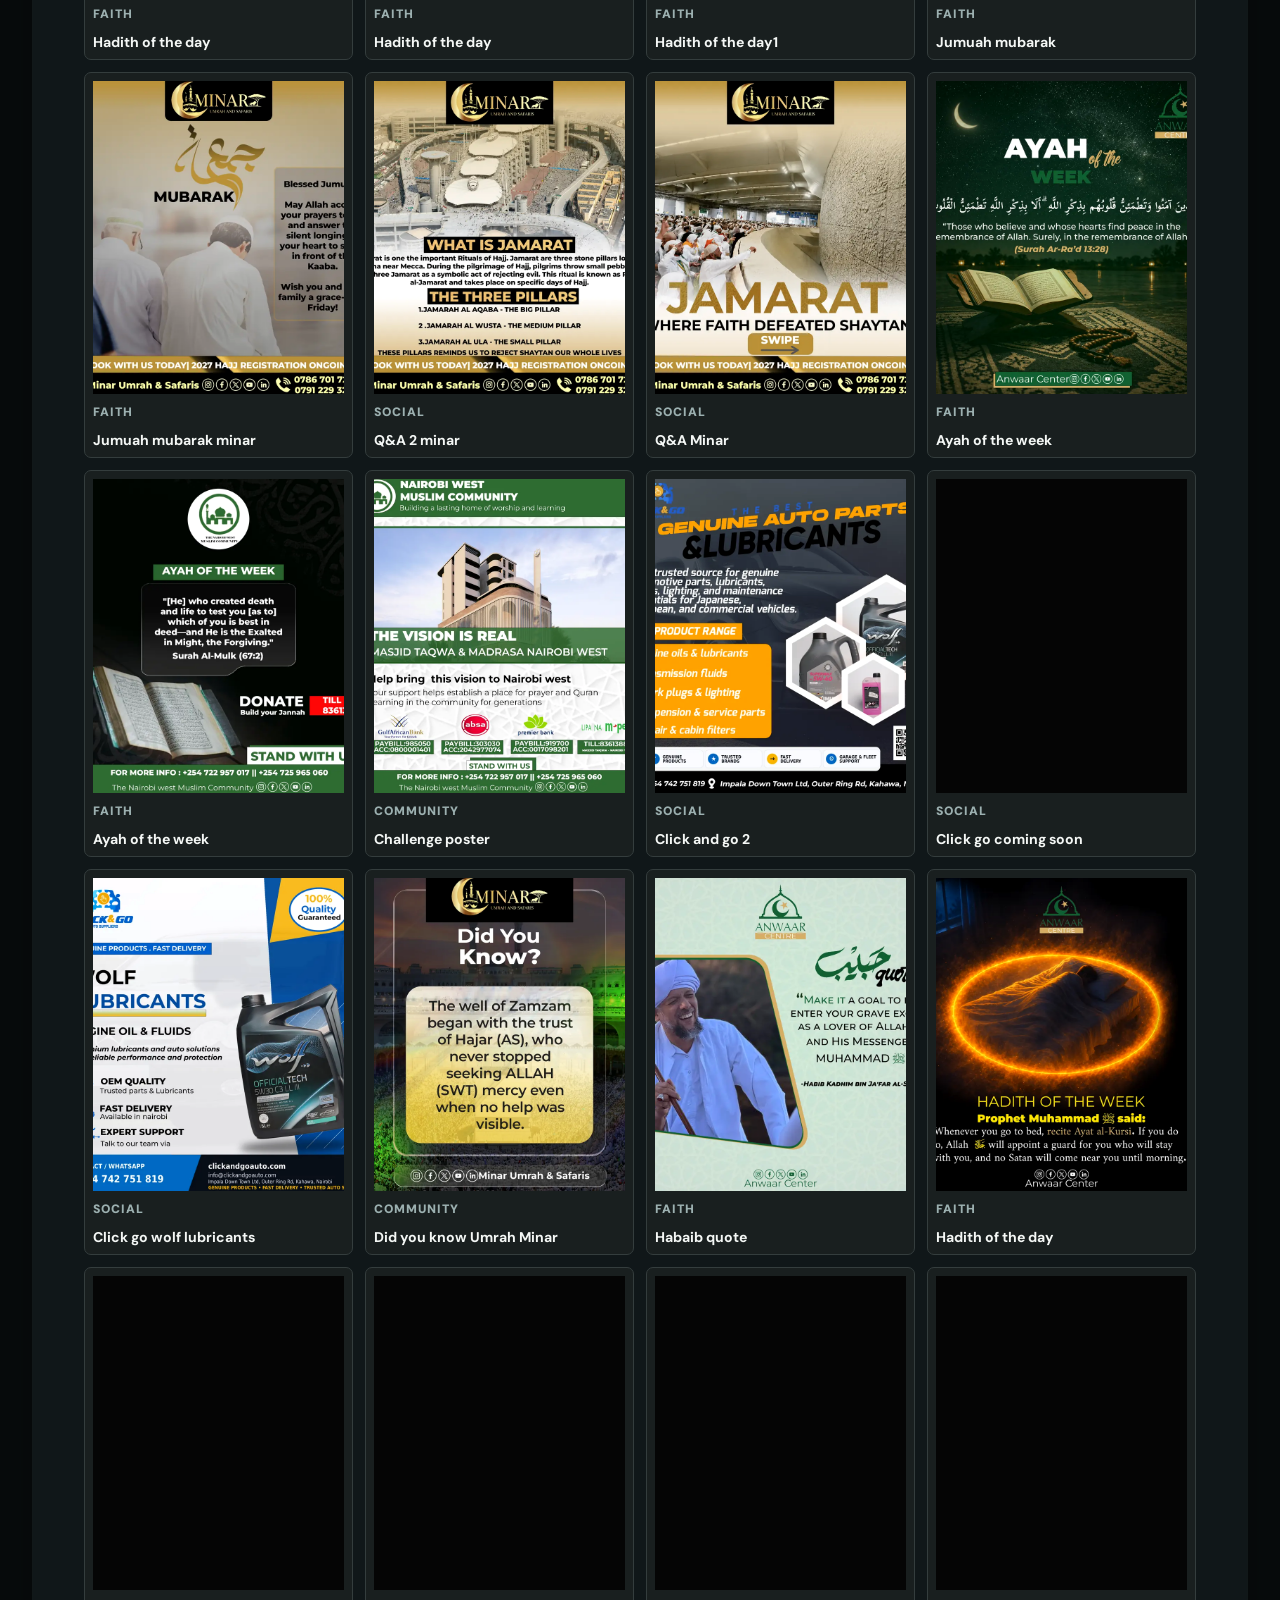
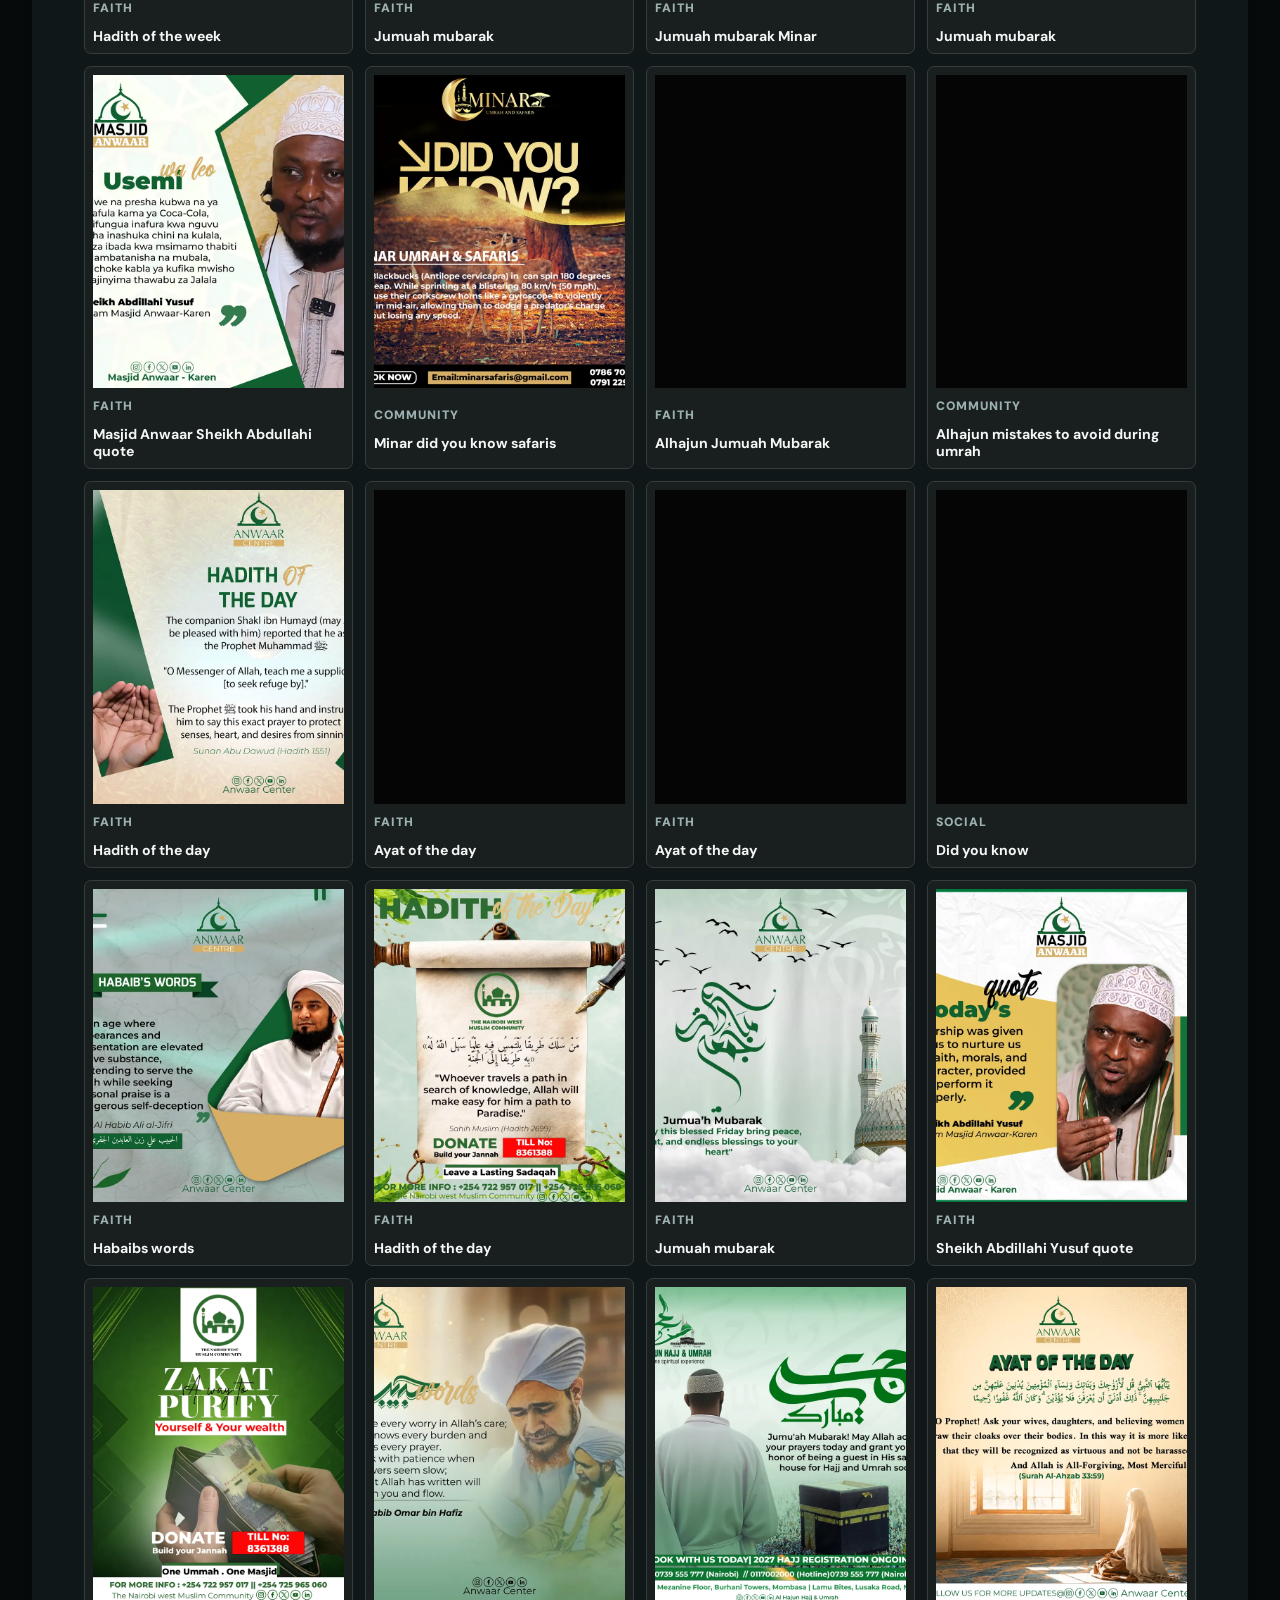
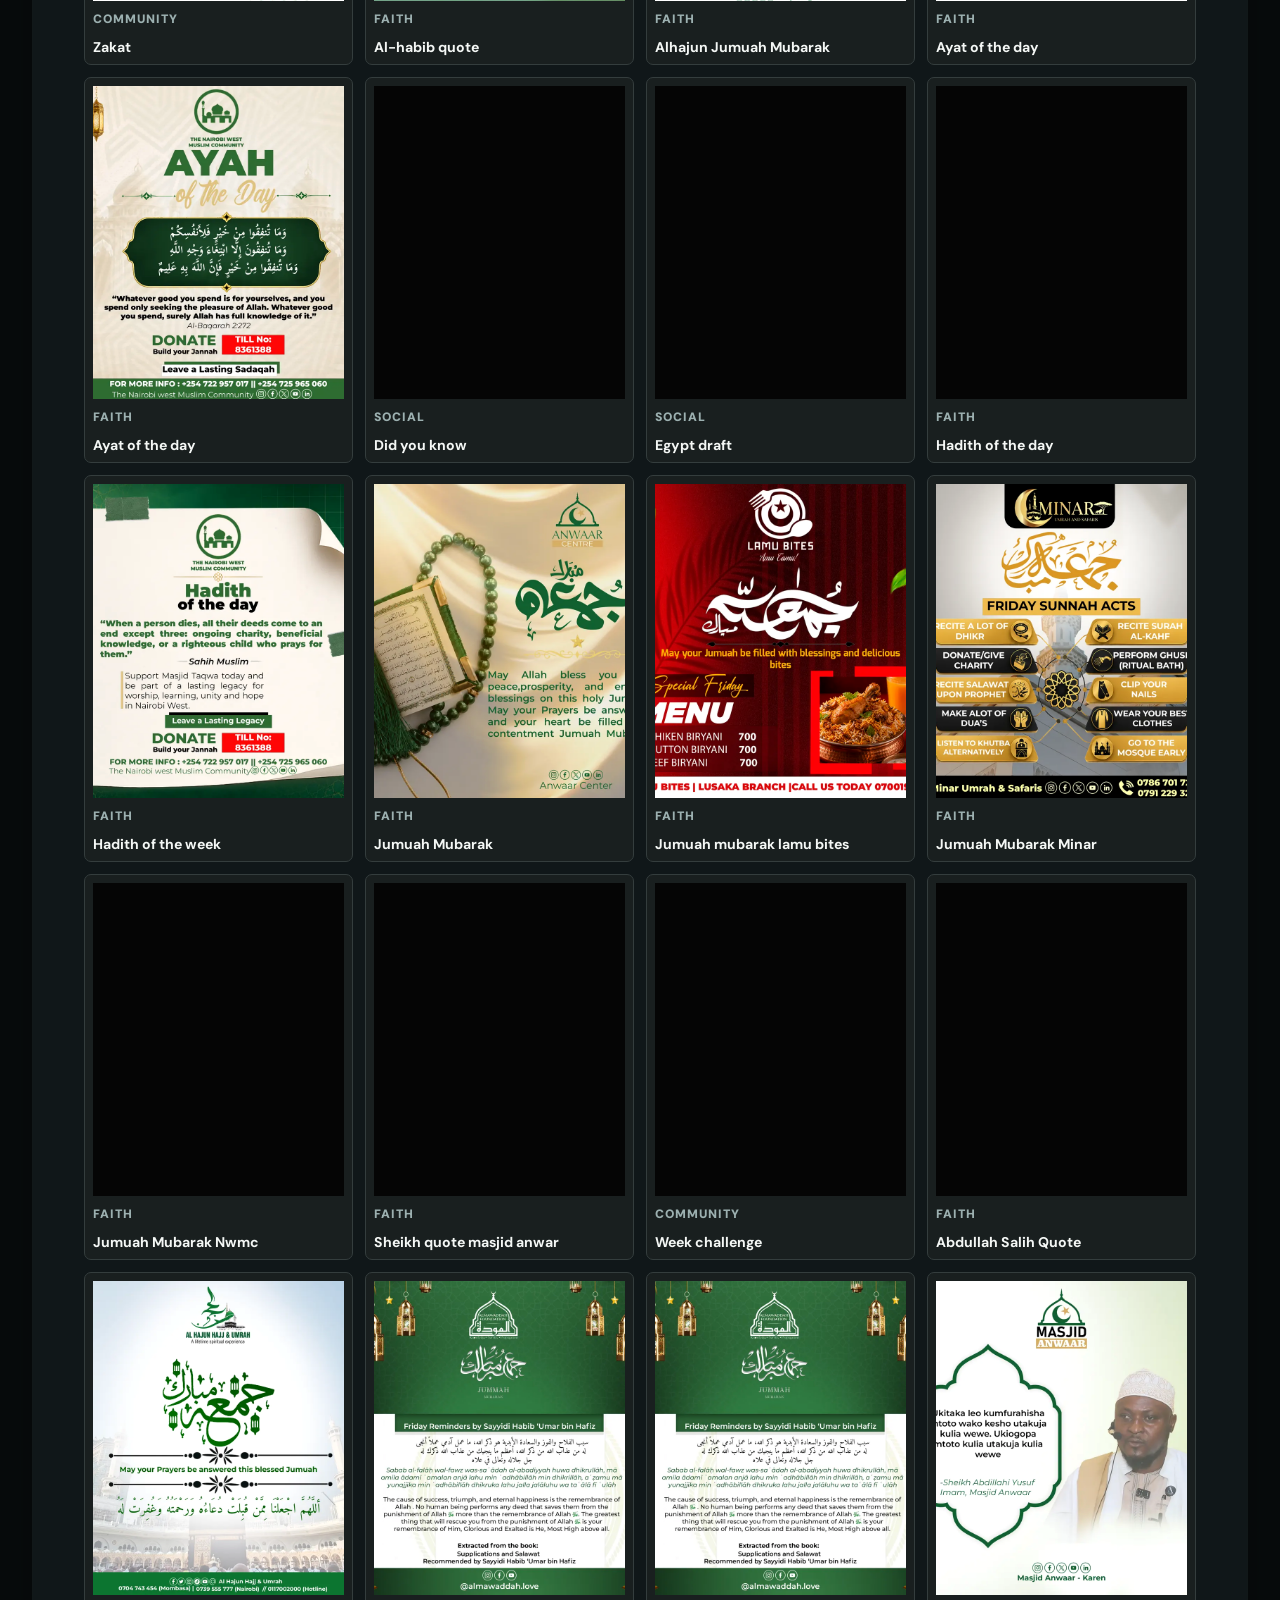
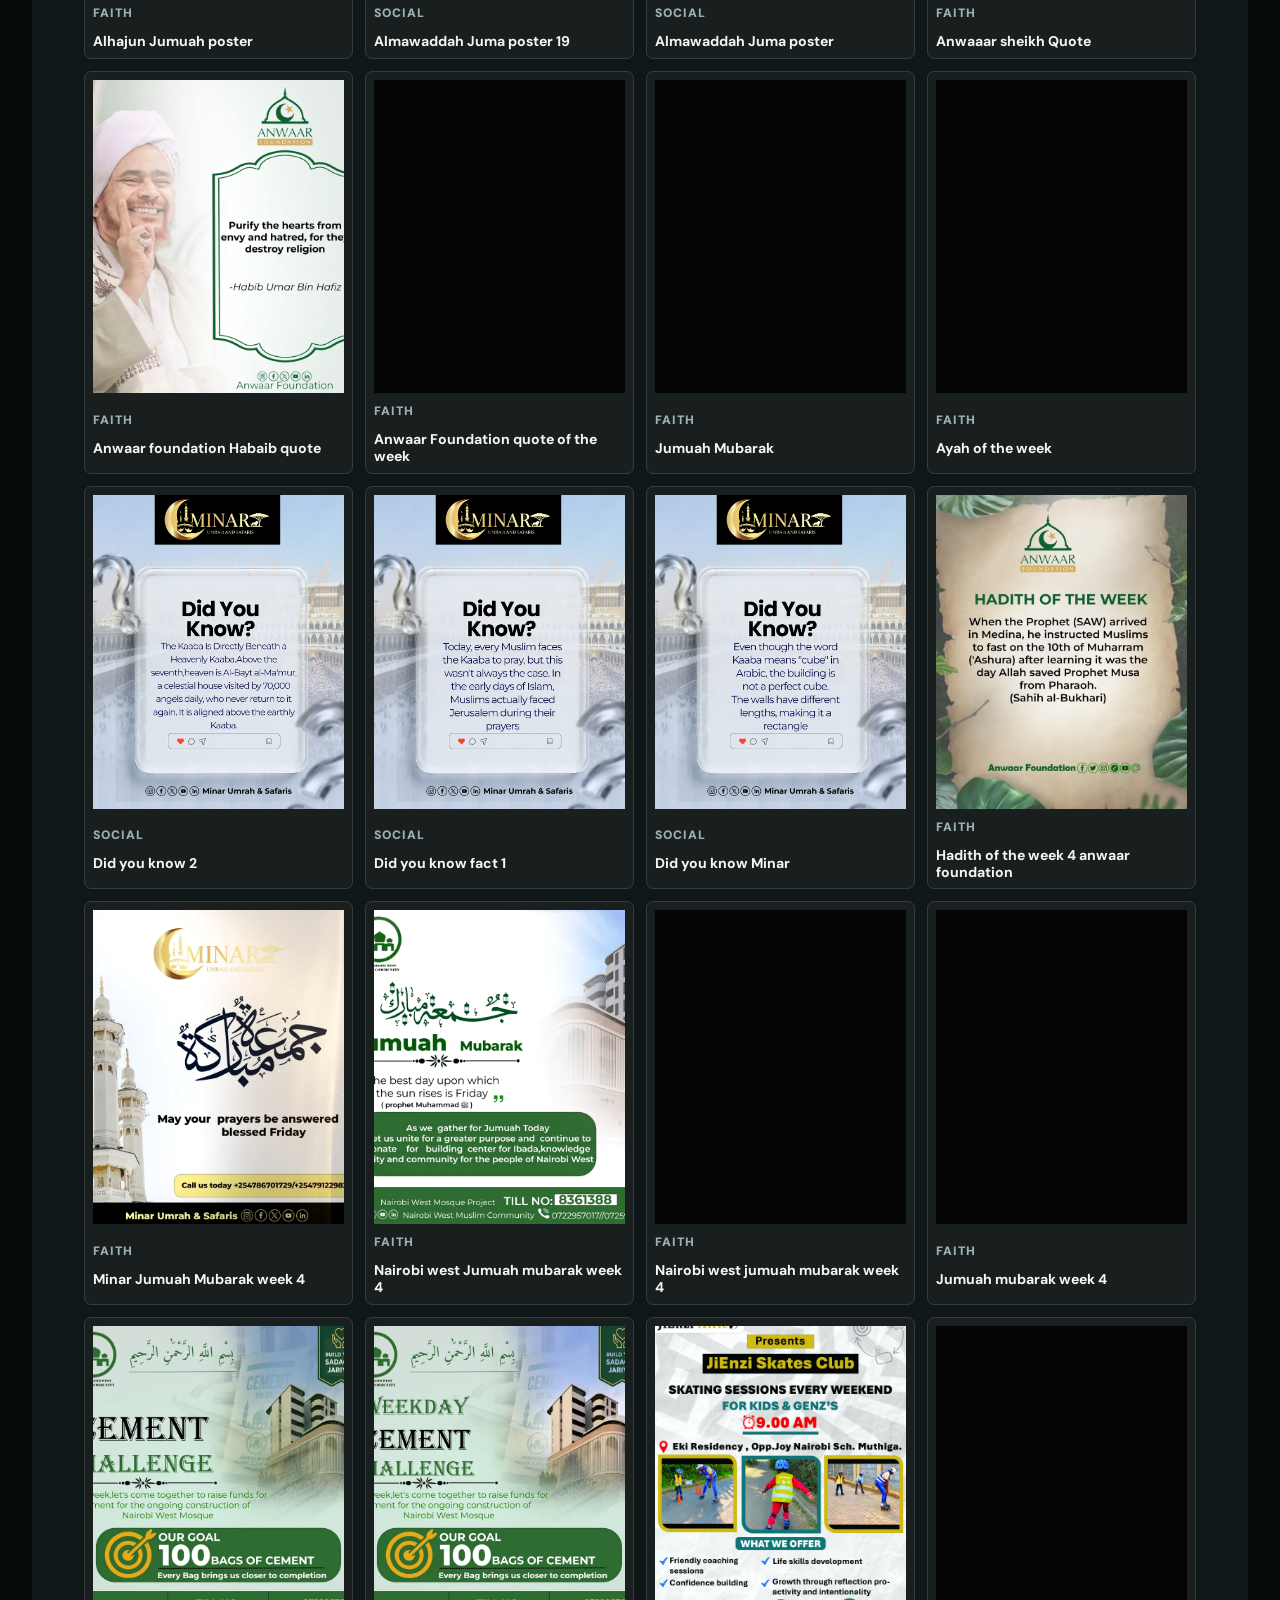
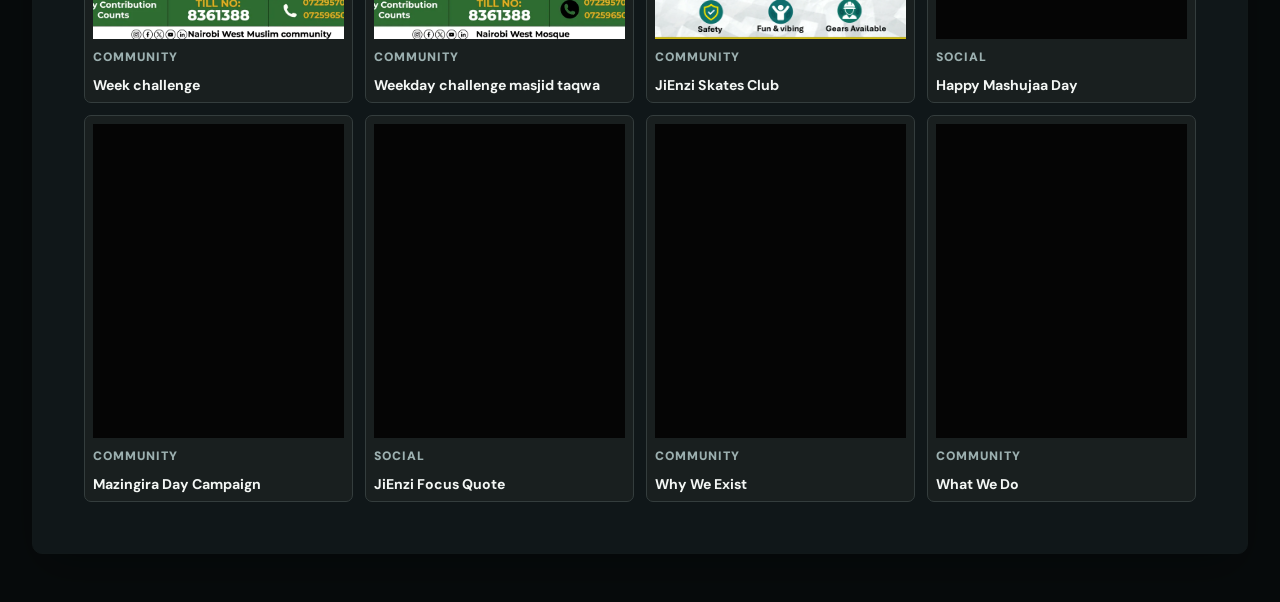
==== commit eeed4e61: "Add JiEnzi Africa design work" ====
--- a/posters.html
+++ b/posters.html
@@ -58,6 +58,6 @@
     <img src="" alt="">
   </dialog>
 
-  <script src="script.js?v=20261010-poster-archive"></script>
+  <script src="script.js?v=20261023-jienzi-work"></script>
 </body>
 </html>
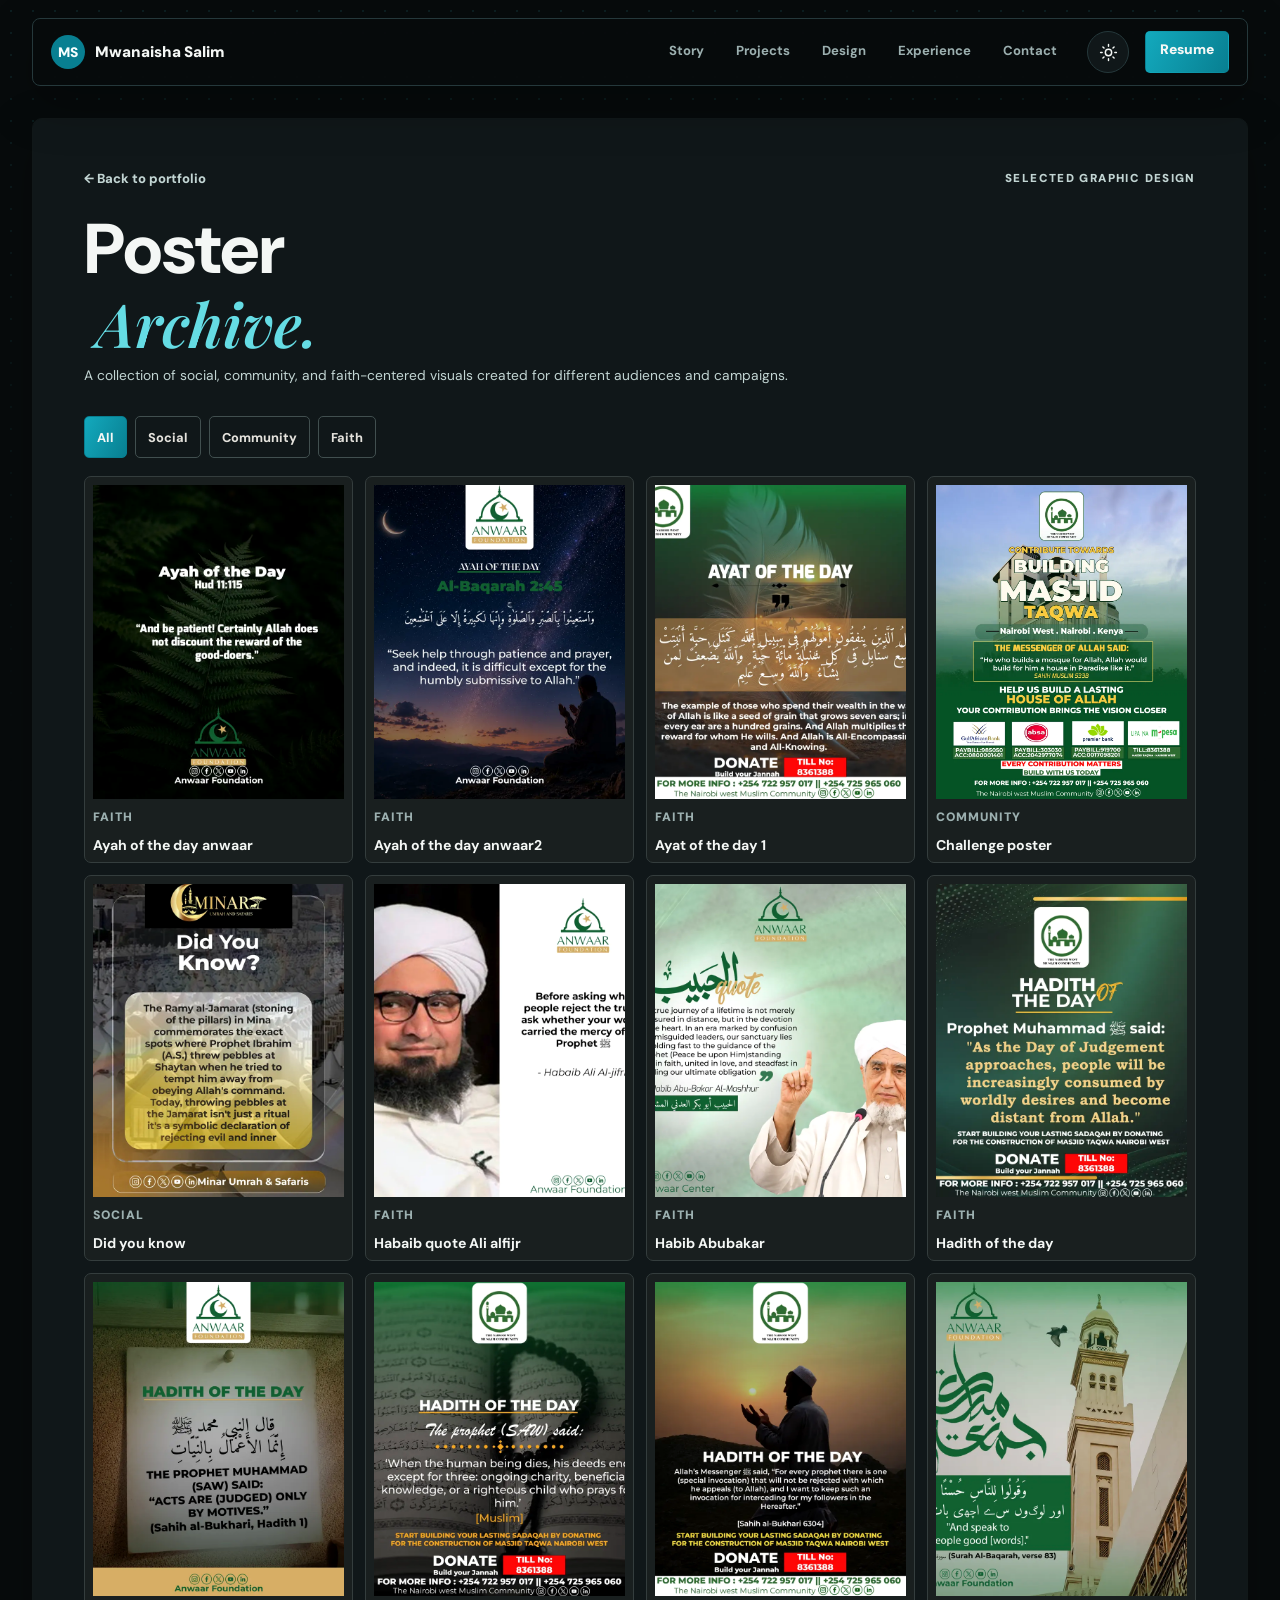
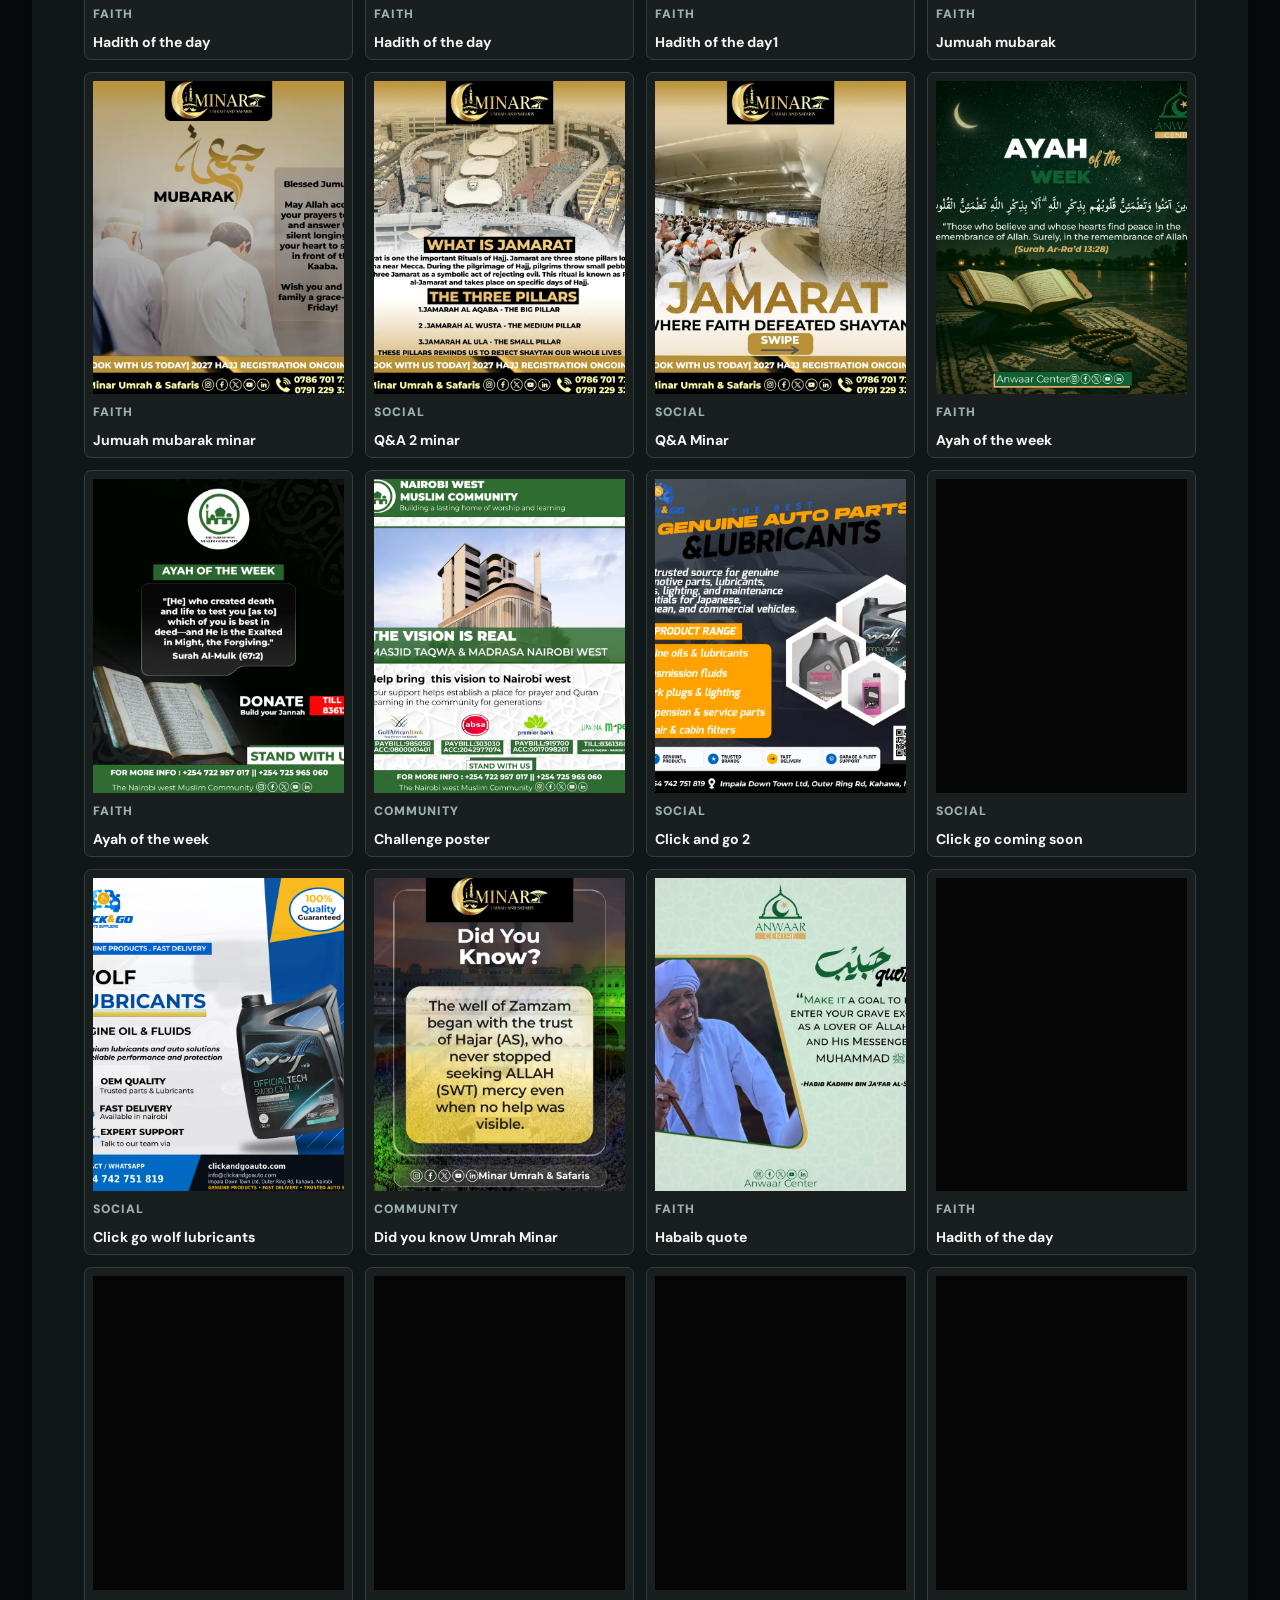
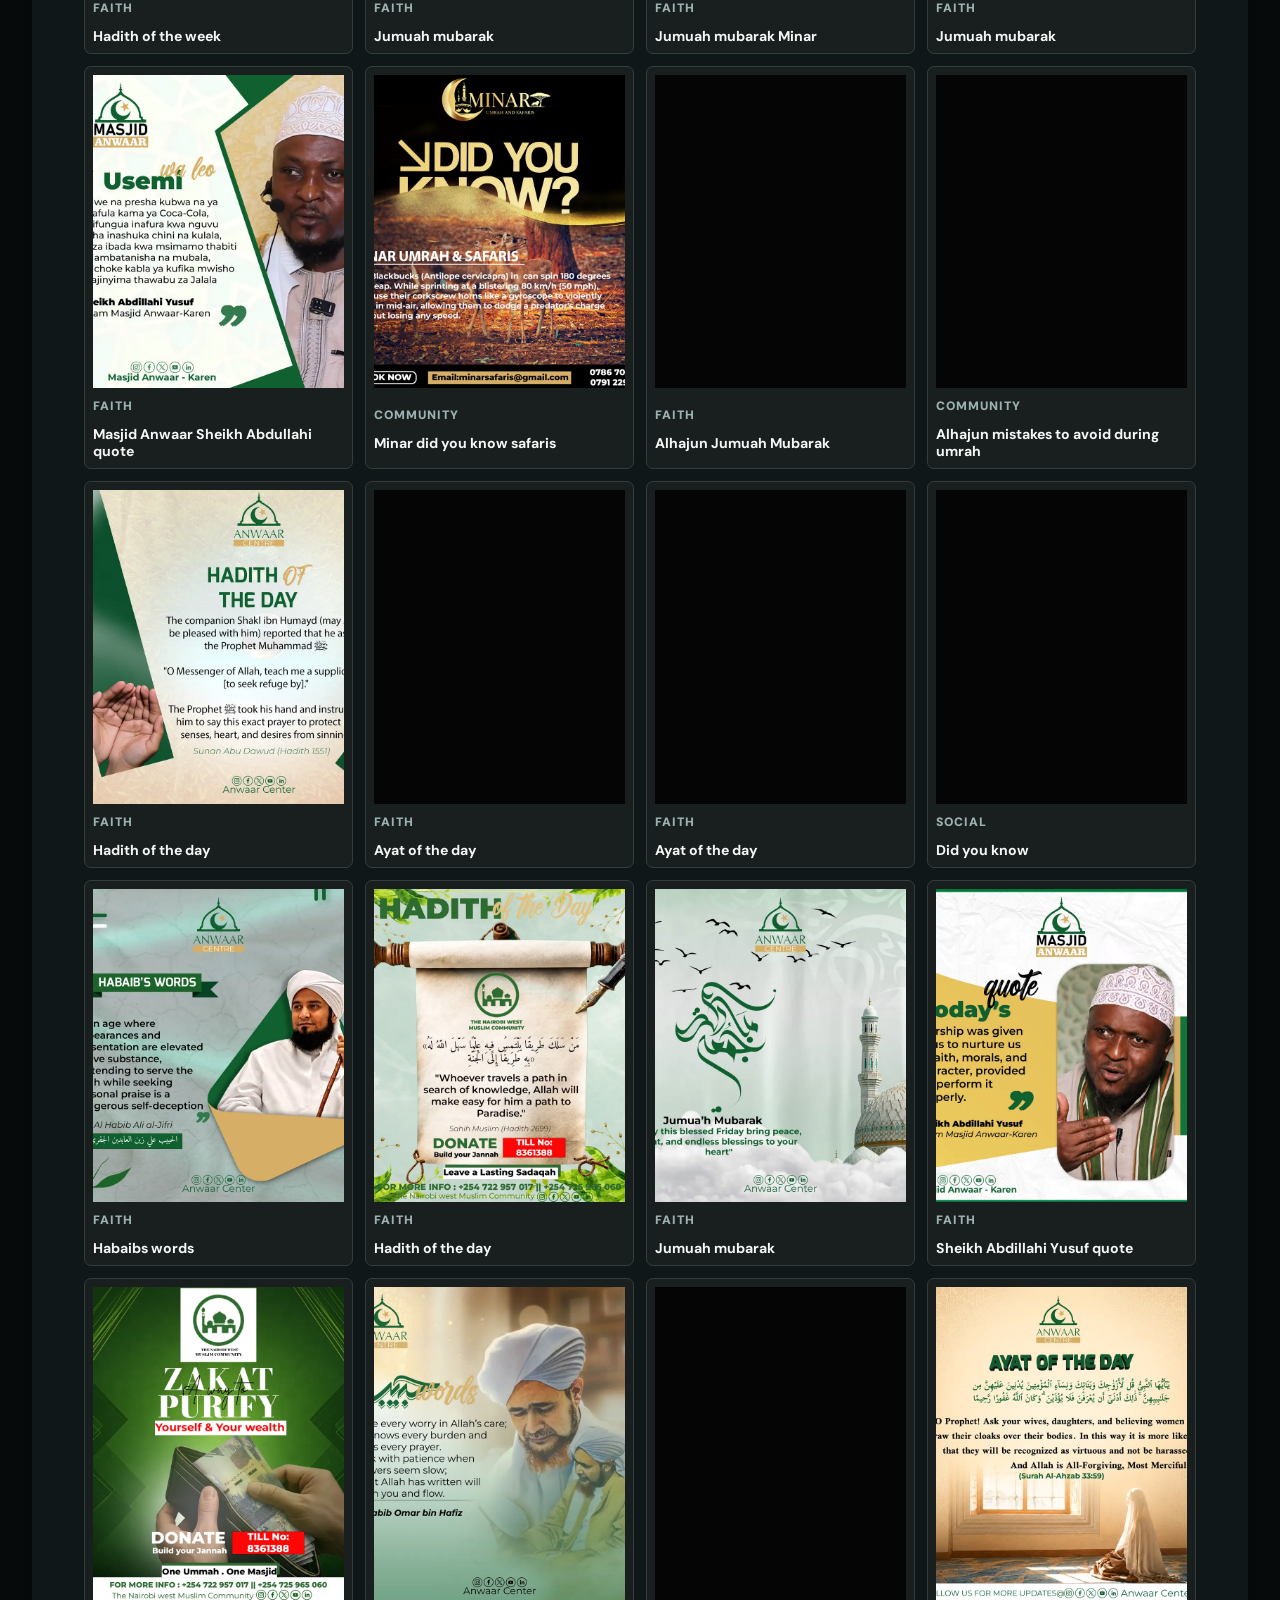
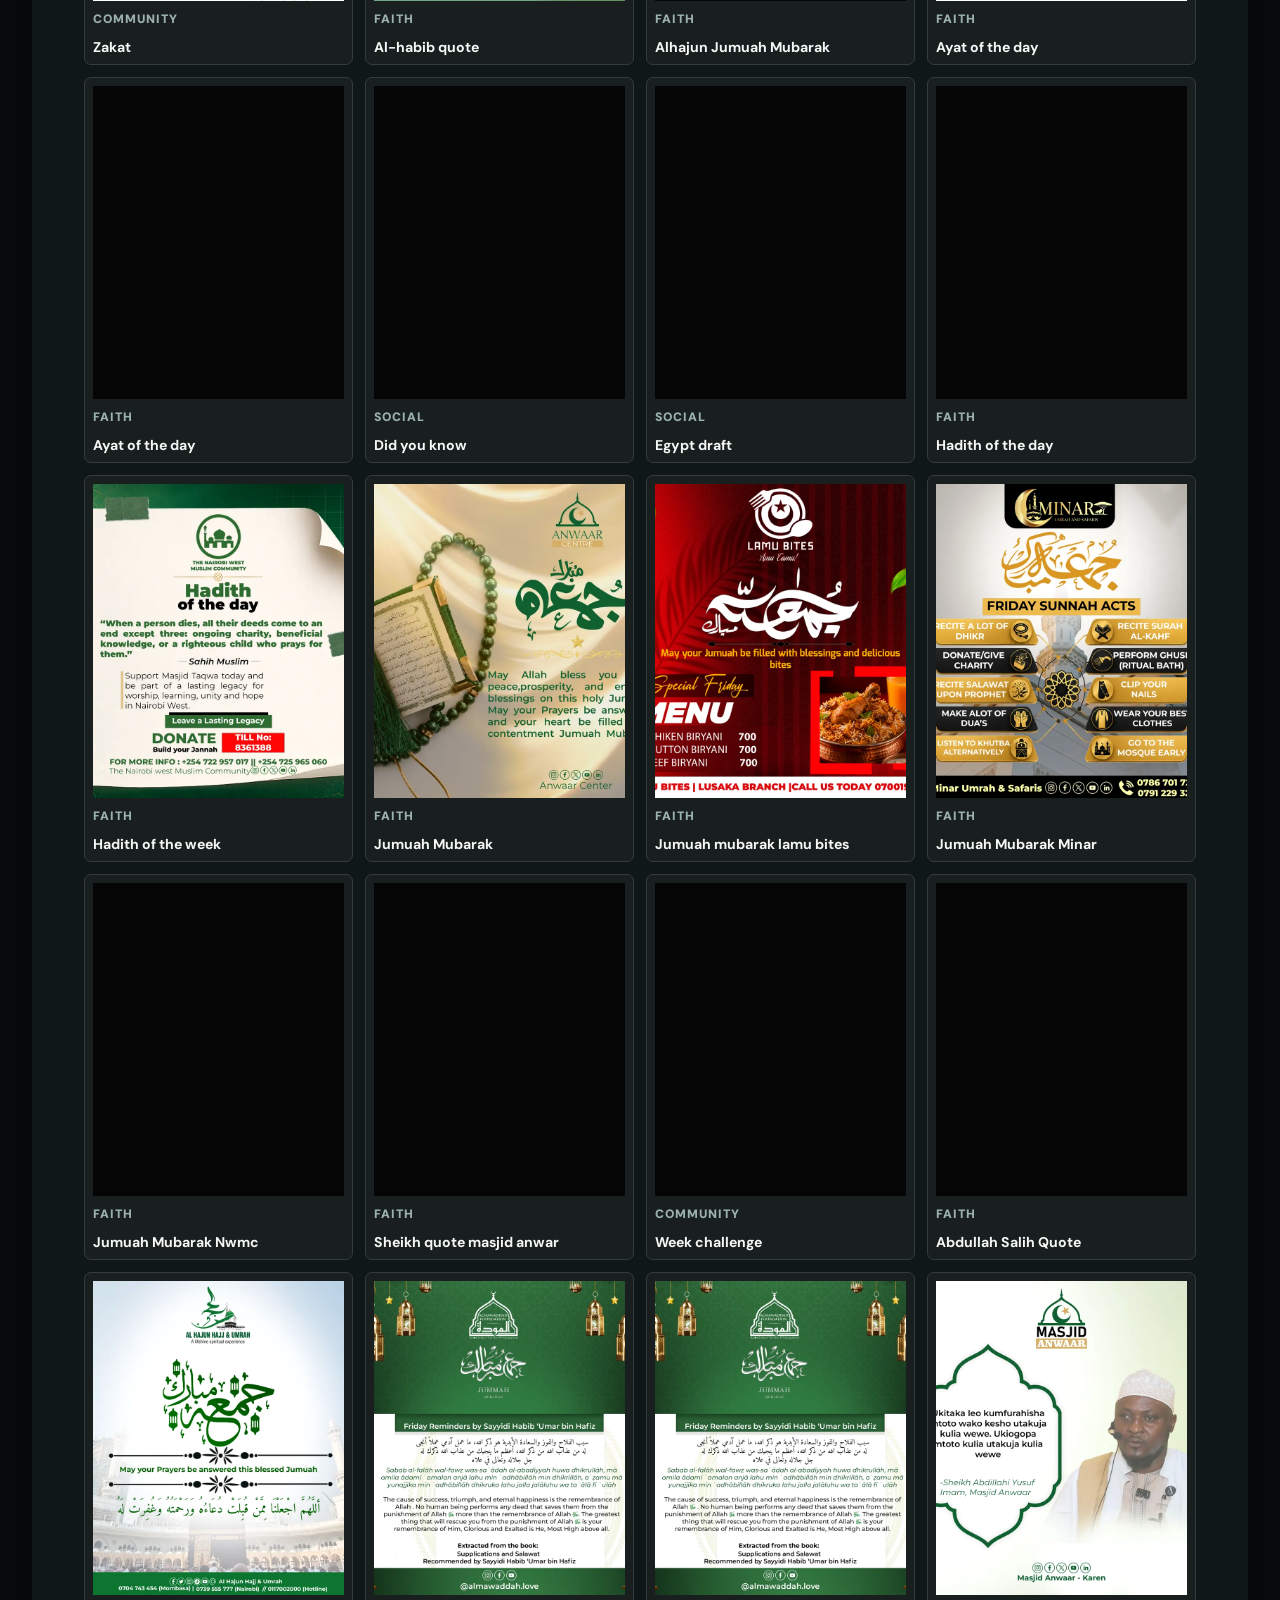
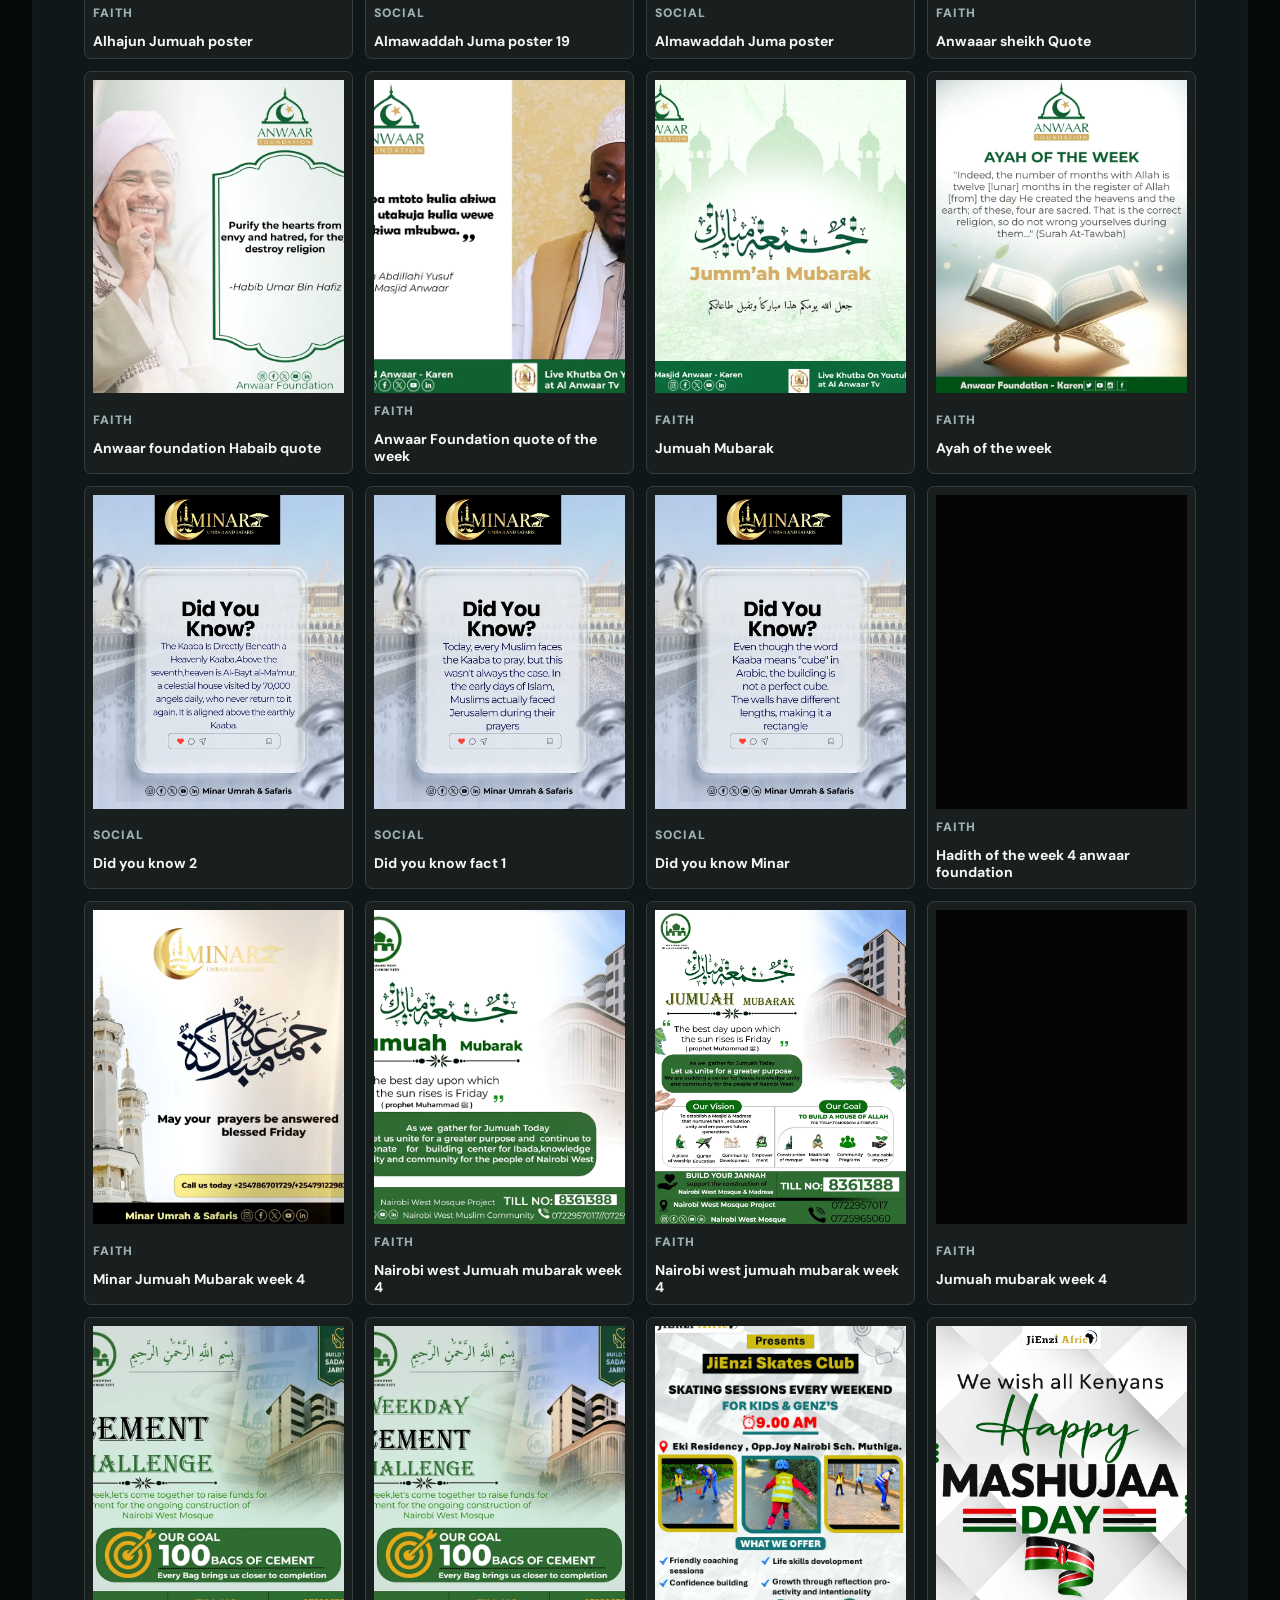
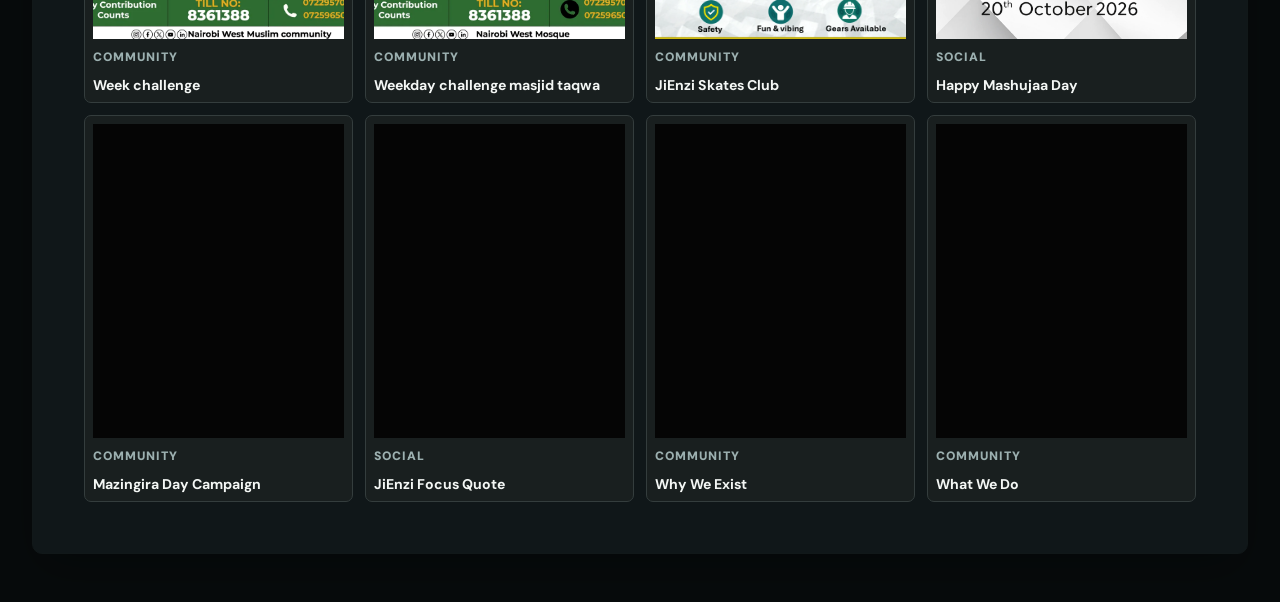
==== commit bffcc422: "Update portfolio CV" ====
--- a/posters.html
+++ b/posters.html
@@ -30,7 +30,7 @@
       <svg class="theme-icon theme-icon-moon" viewBox="0 0 24 24" aria-hidden="true"><path d="M20.3 15.4A8.5 8.5 0 0 1 8.6 3.7 8.6 8.6 0 1 0 20.3 15.4Z"/></svg>
       <svg class="theme-icon theme-icon-sun" viewBox="0 0 24 24" aria-hidden="true"><circle cx="12" cy="12" r="4"/><path d="M12 2v2m0 16v2M4.93 4.93l1.42 1.42m11.3 11.3 1.42 1.42M2 12h2m16 0h2M4.93 19.07l1.42-1.42m11.3-11.3 1.42-1.42"/></svg>
     </button>
-    <a class="header-cta" href="Mwanaisha%20Salim%20CV.pdf" target="_blank" rel="noreferrer">Resume</a>
+    <a class="header-cta" href="Mwanaisha%20Salim%20CV.pdf?v=20261023-cv" target="_blank" rel="noreferrer">Resume</a>
   </header>
 
   <main class="posters-page" id="top">
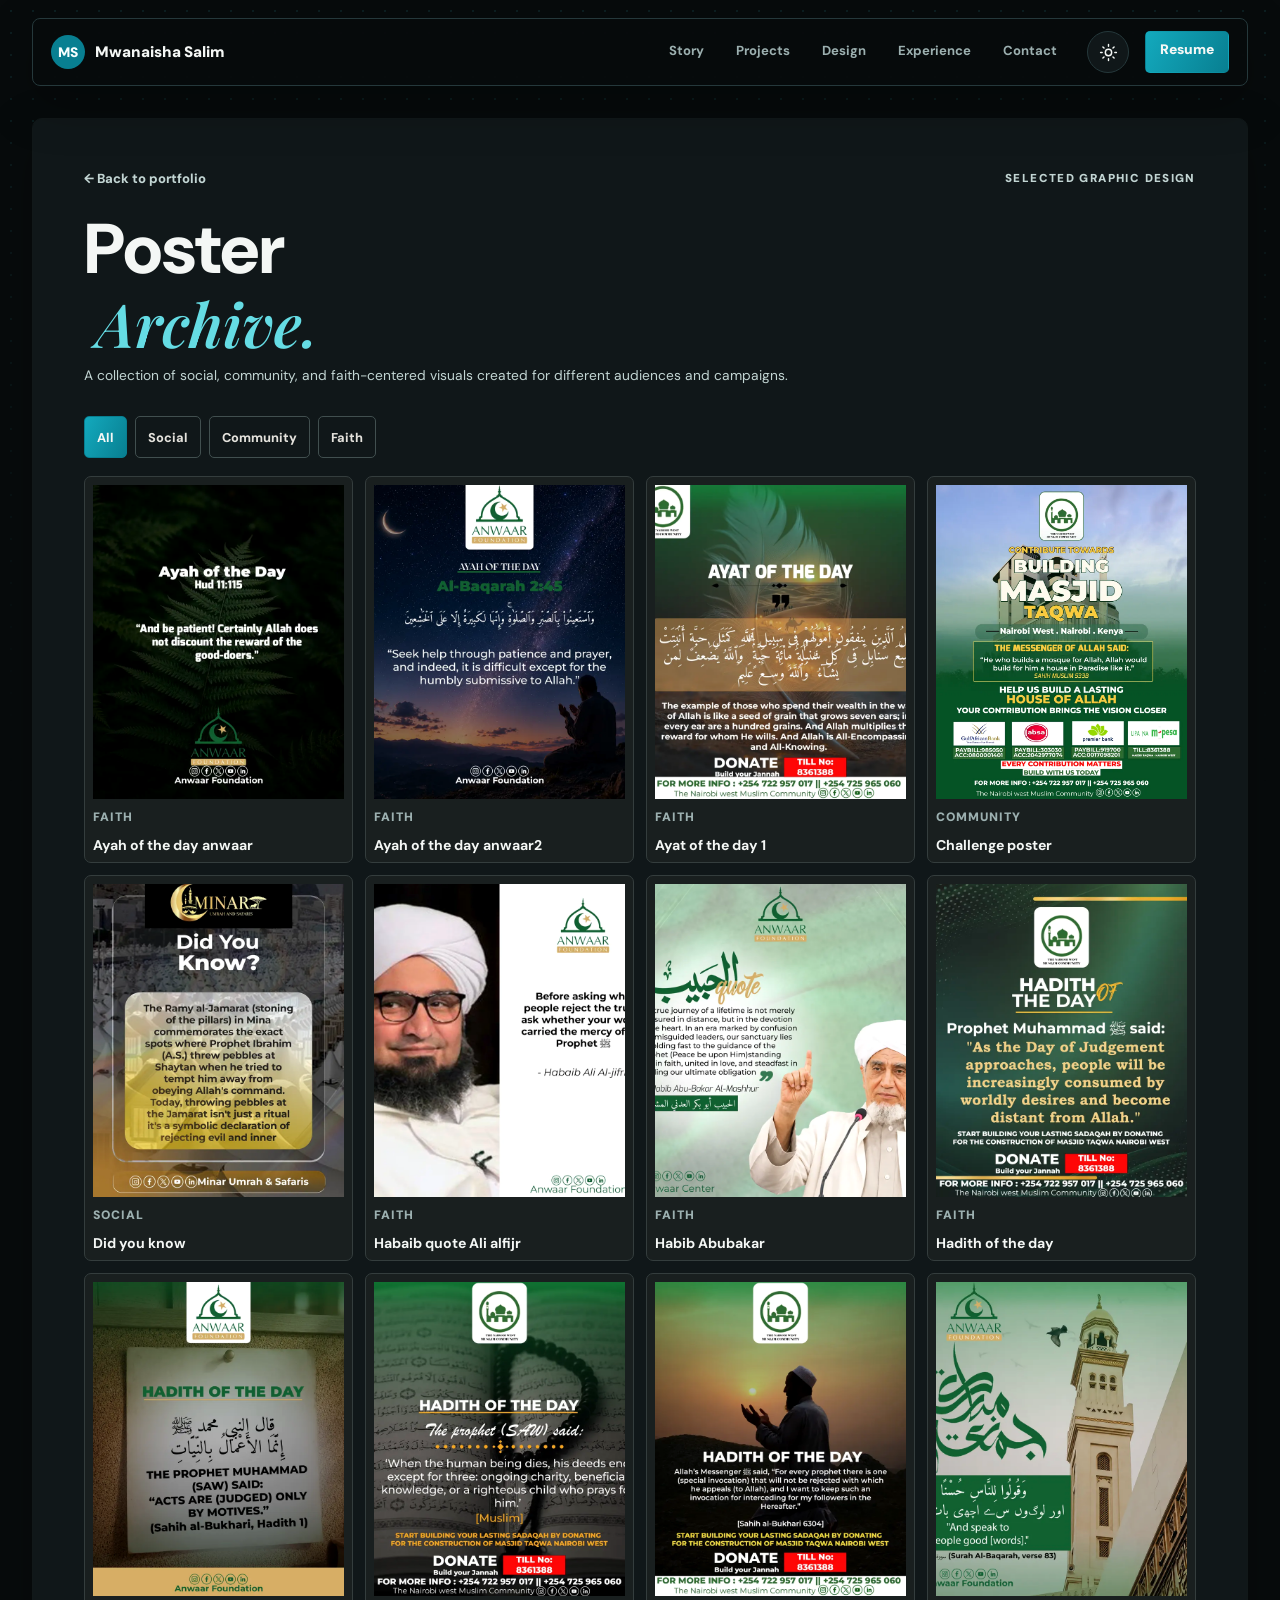
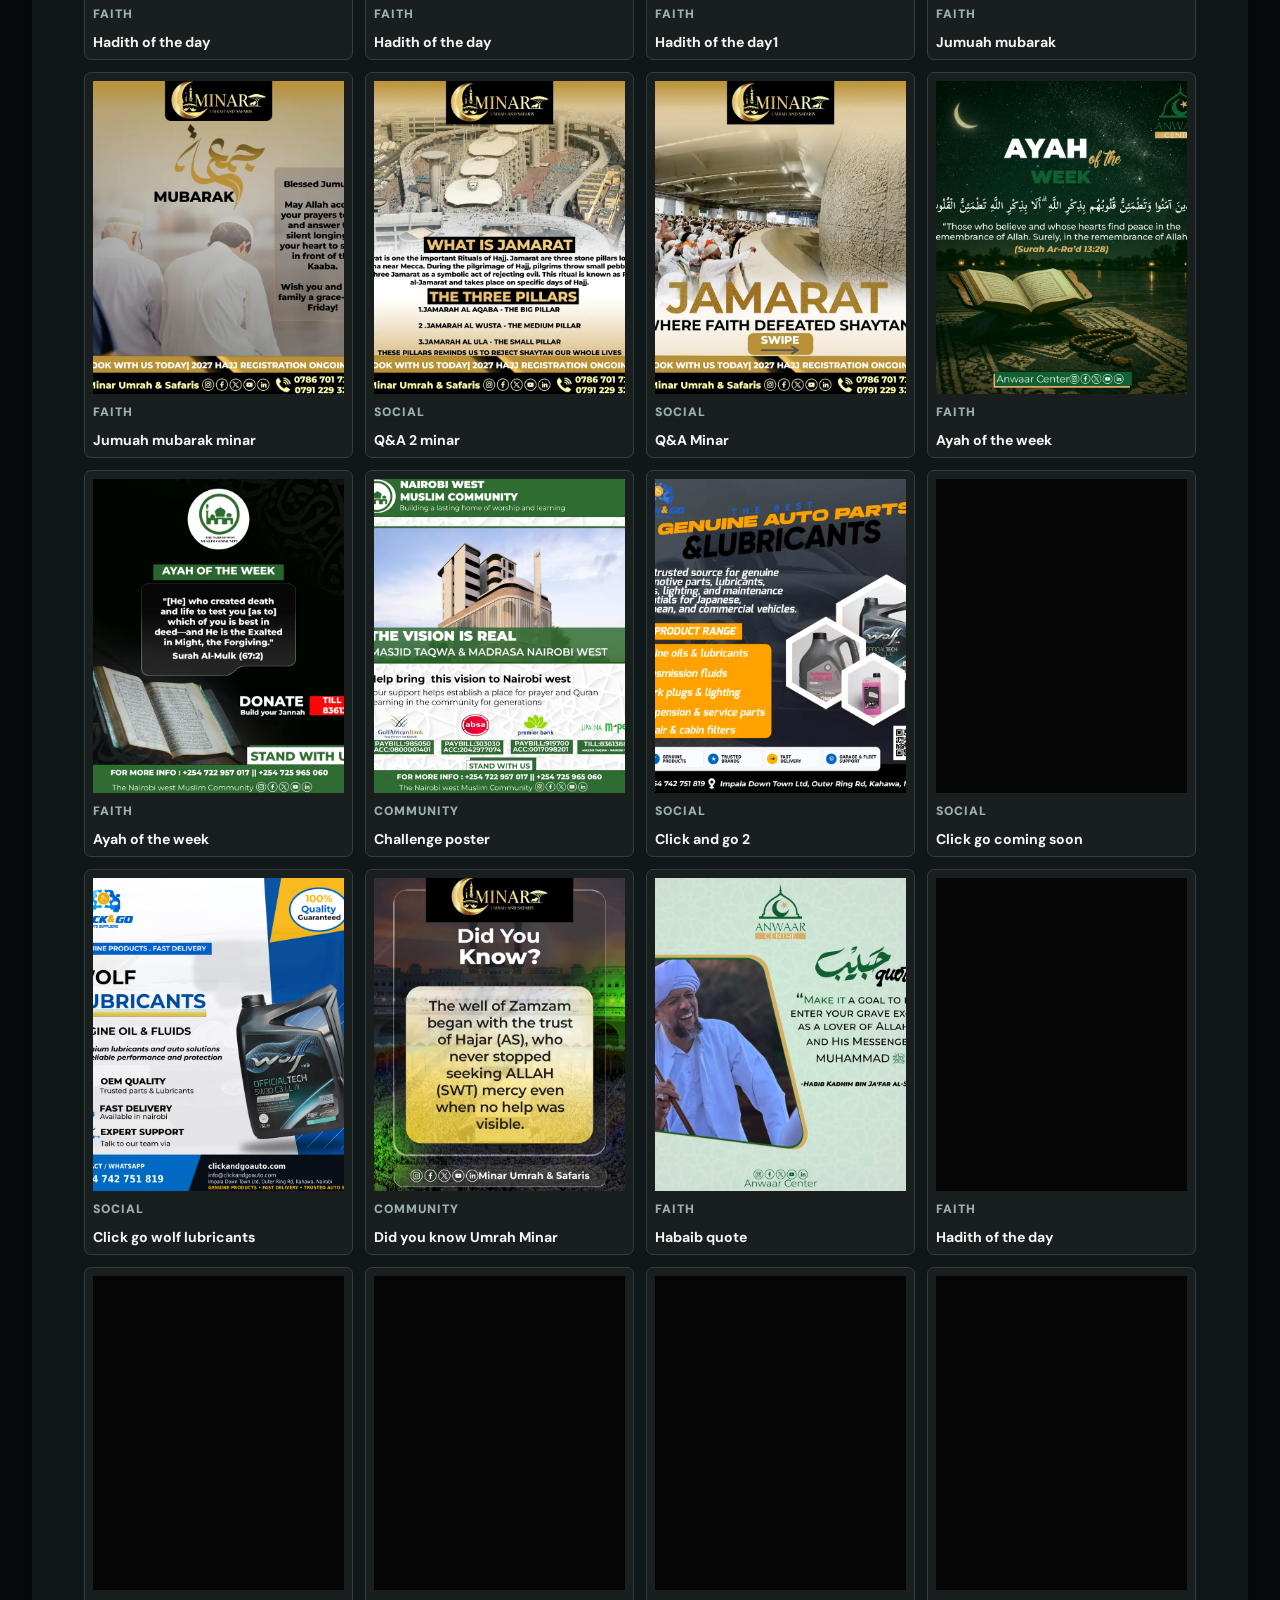
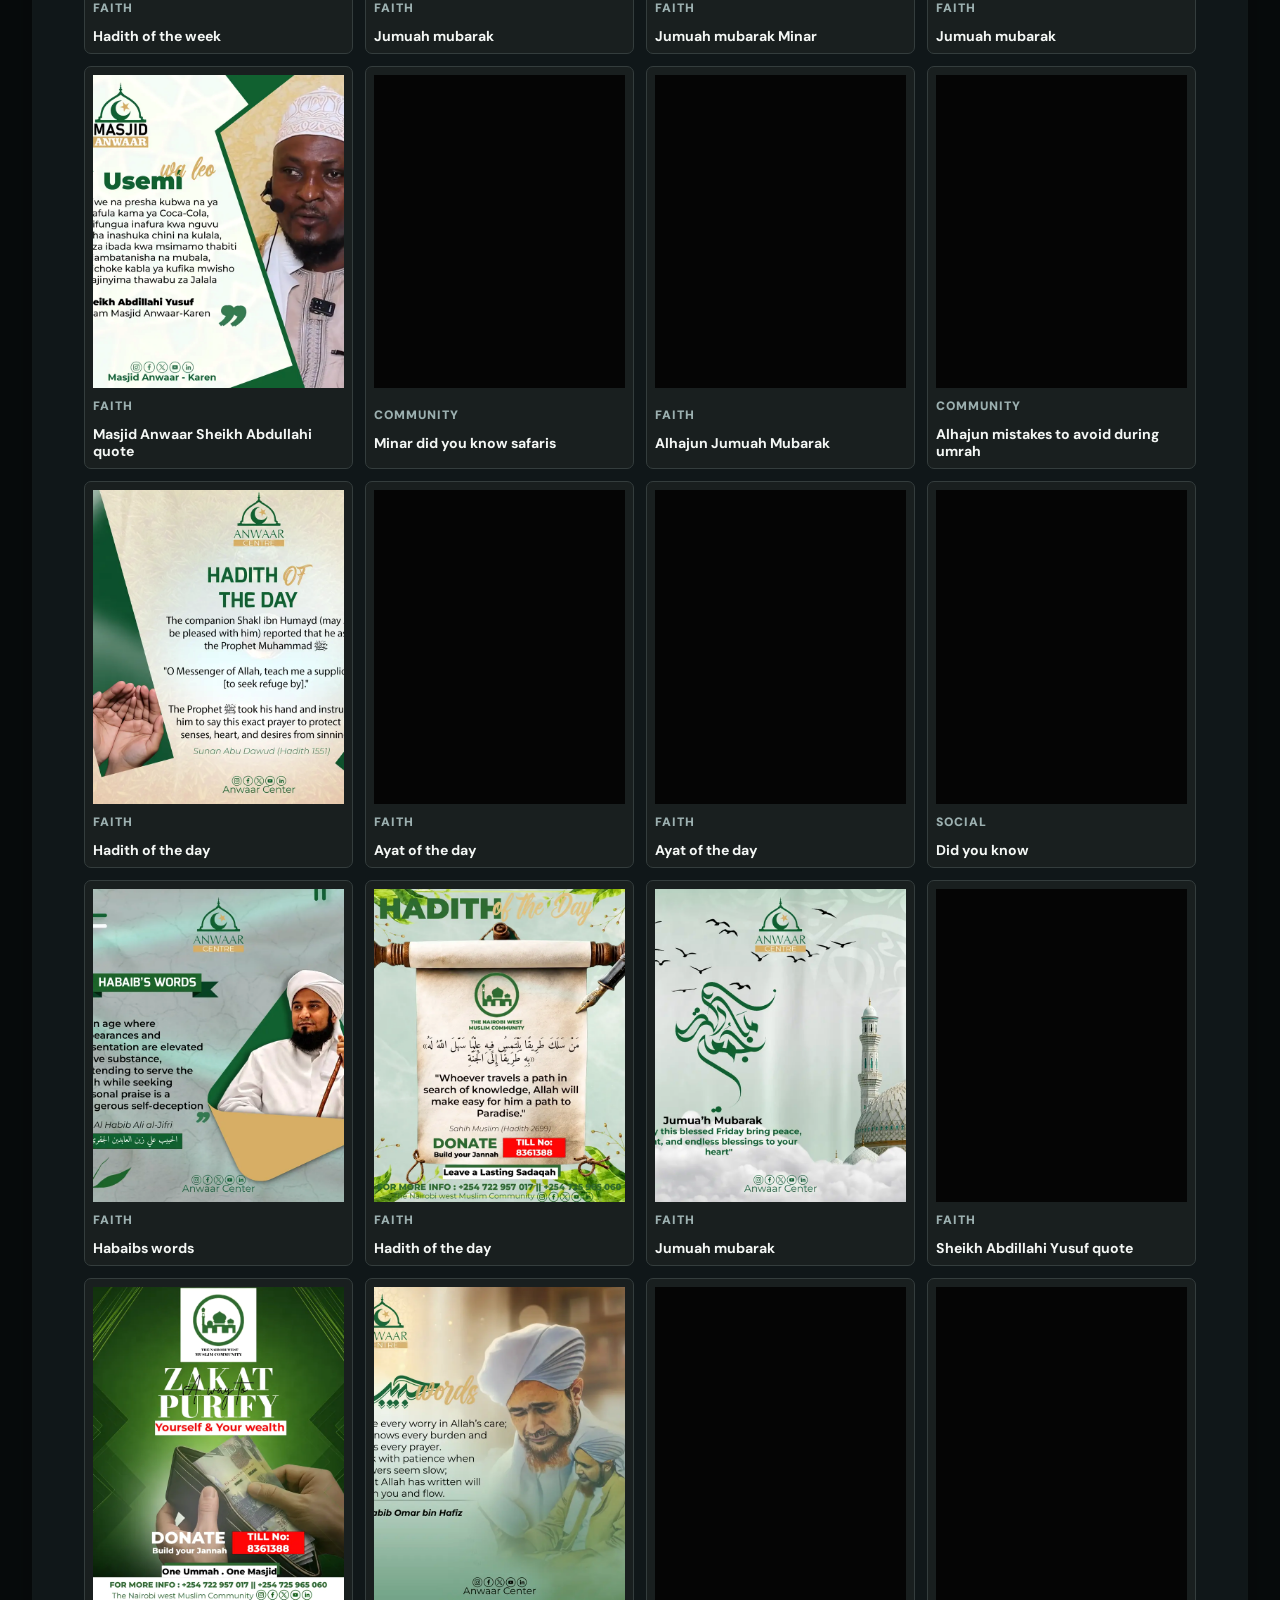
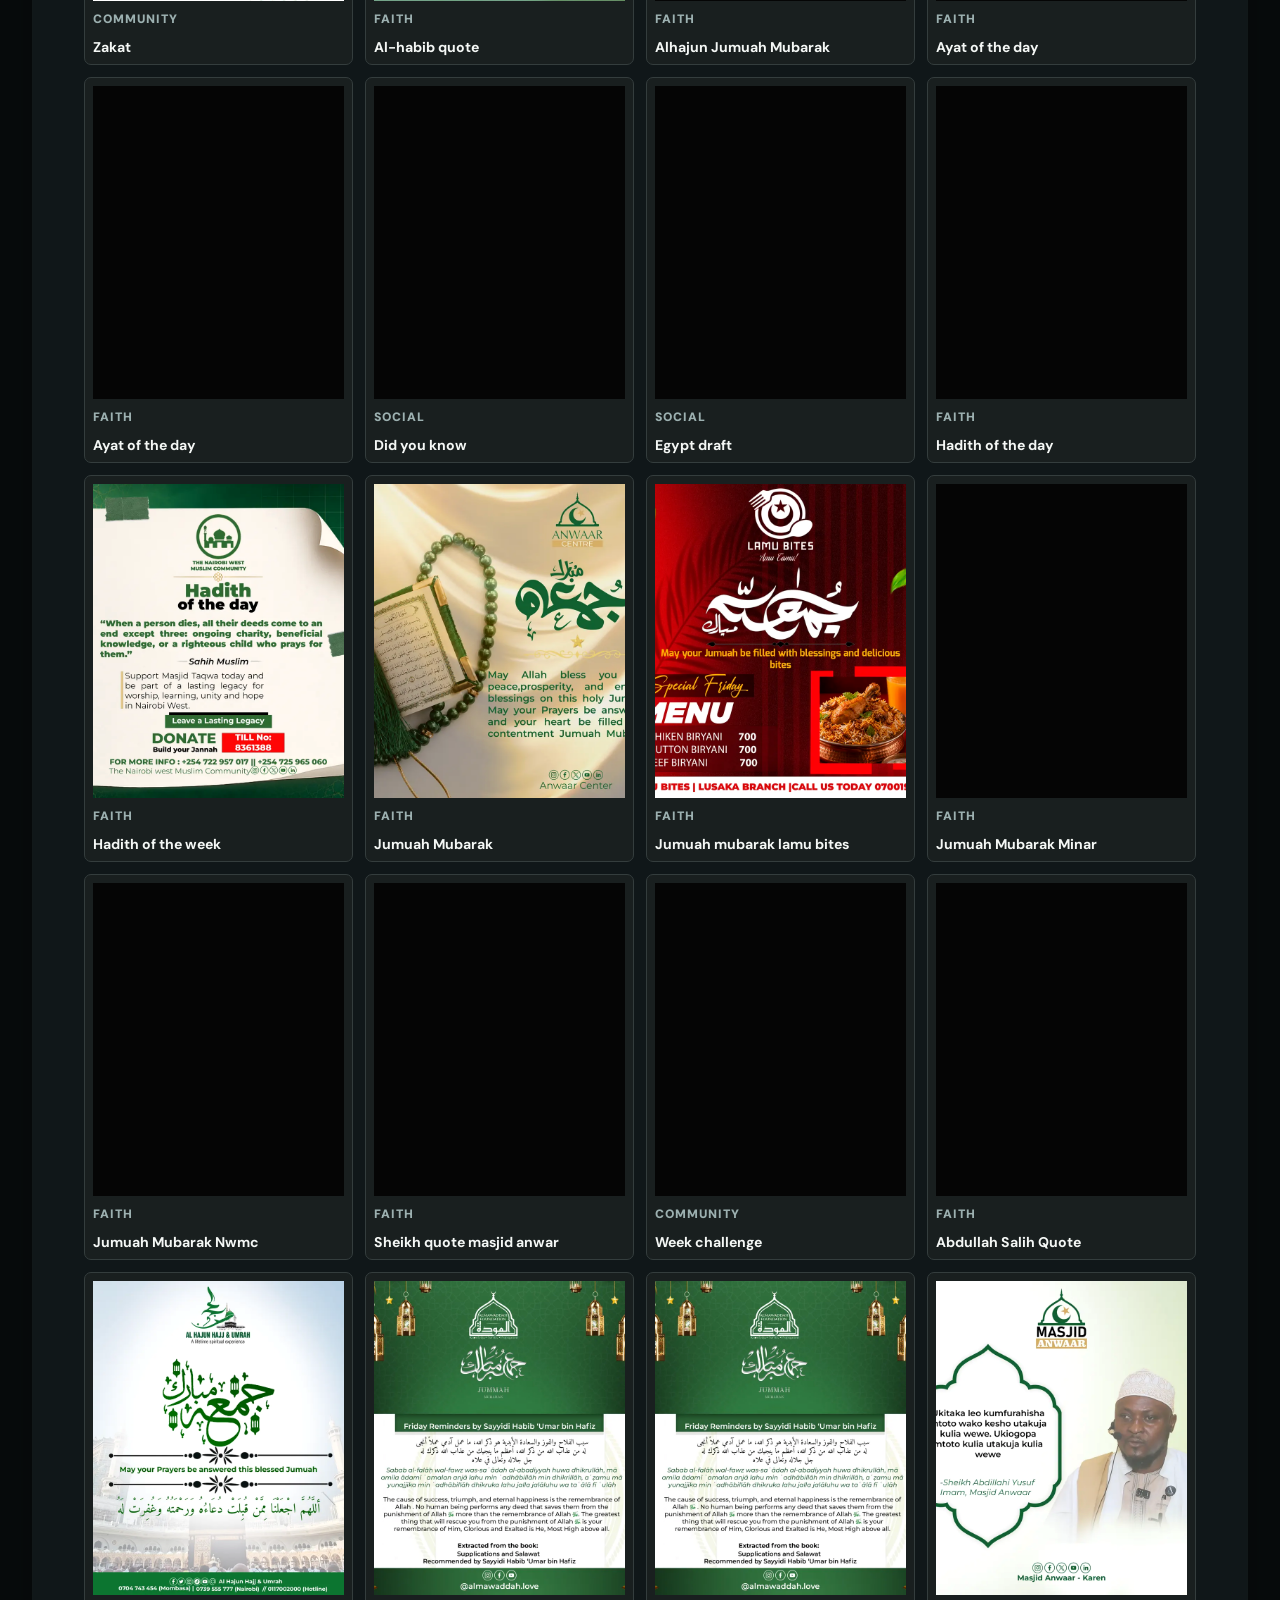
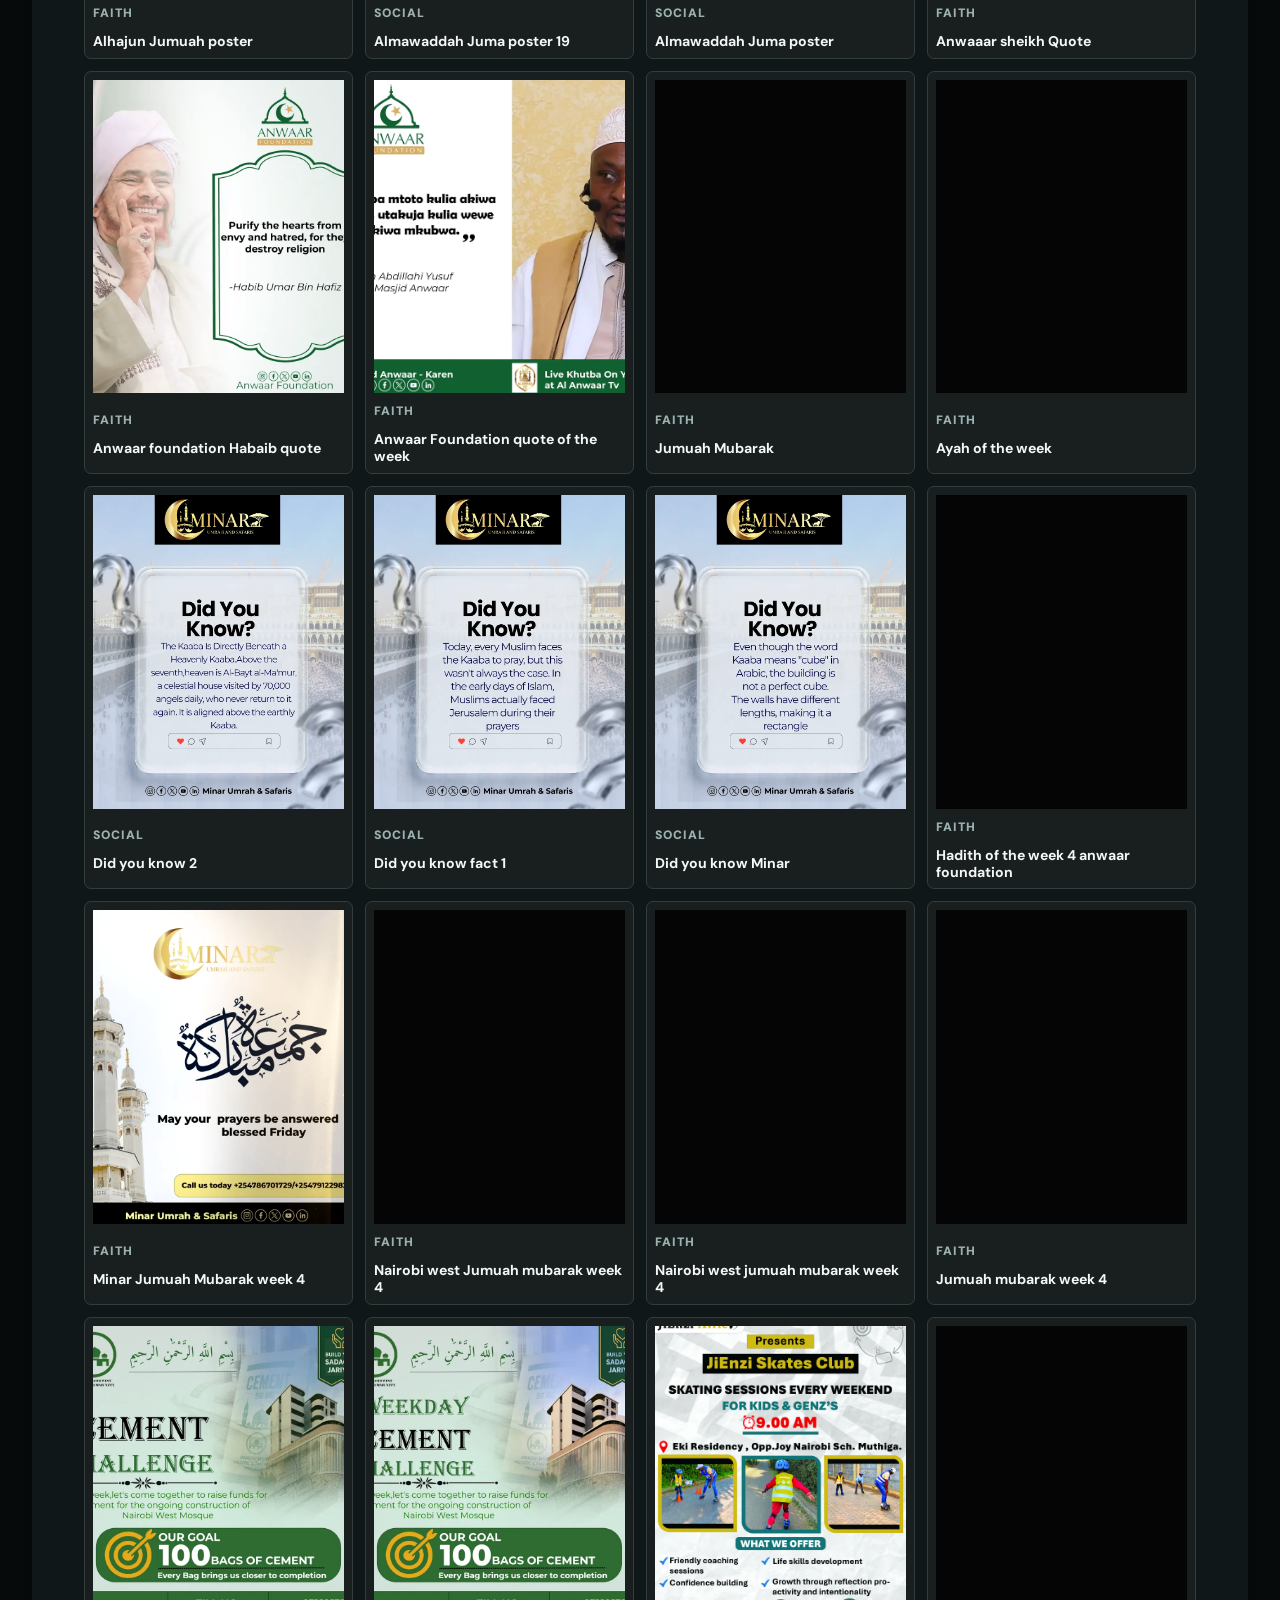
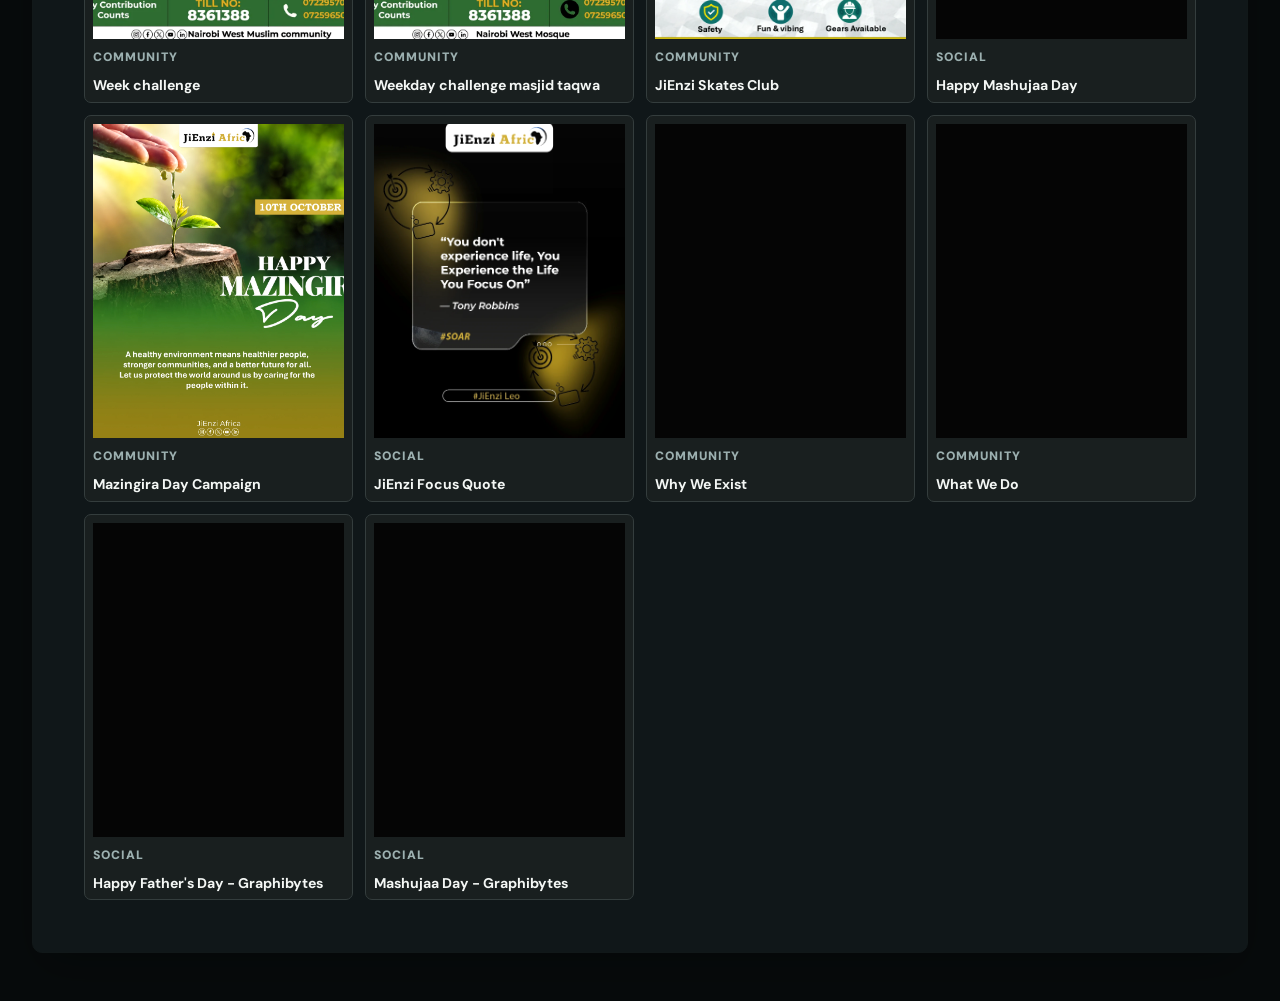
==== commit f18eb7aa: "Add Graphibytes design work" ====
--- a/posters.html
+++ b/posters.html
@@ -58,6 +58,6 @@
     <img src="" alt="">
   </dialog>
 
-  <script src="script.js?v=20261023-jienzi-work"></script>
+  <script src="script.js?v=20261023-graphibytes-work"></script>
 </body>
 </html>
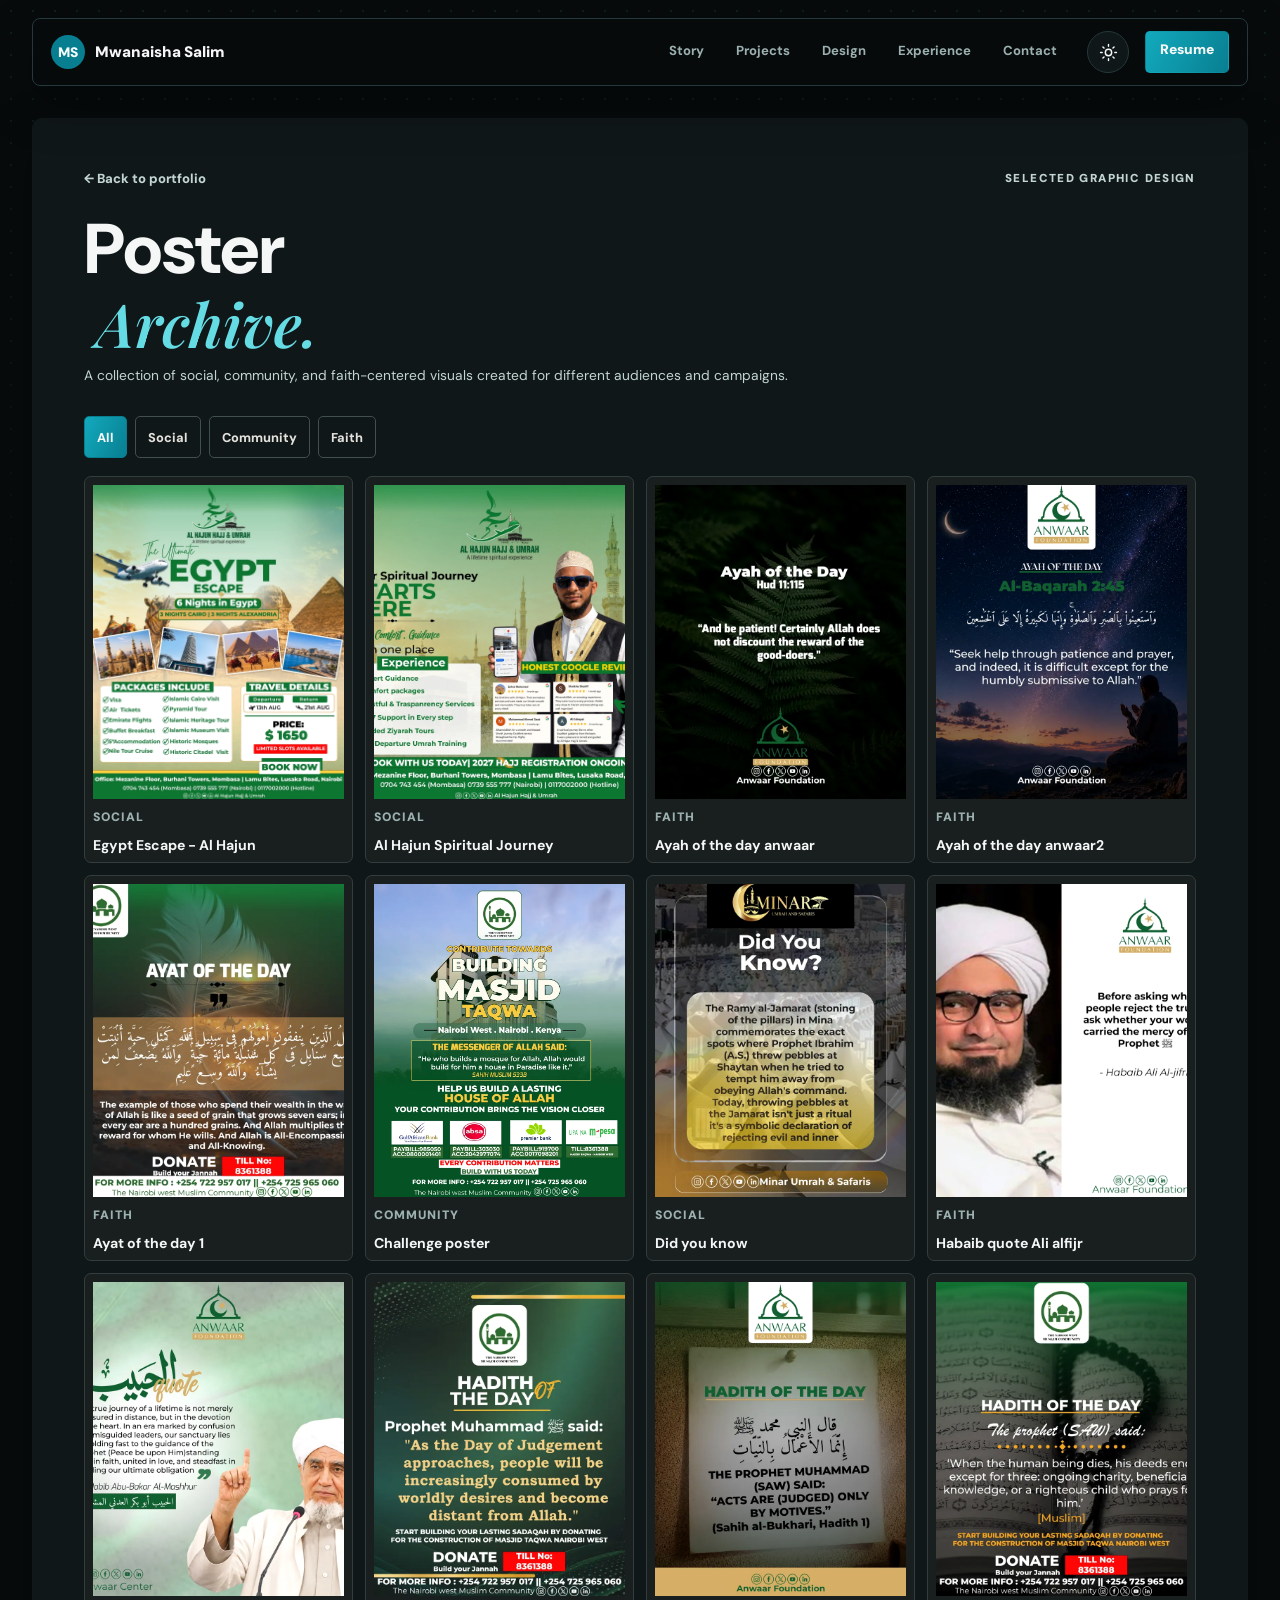
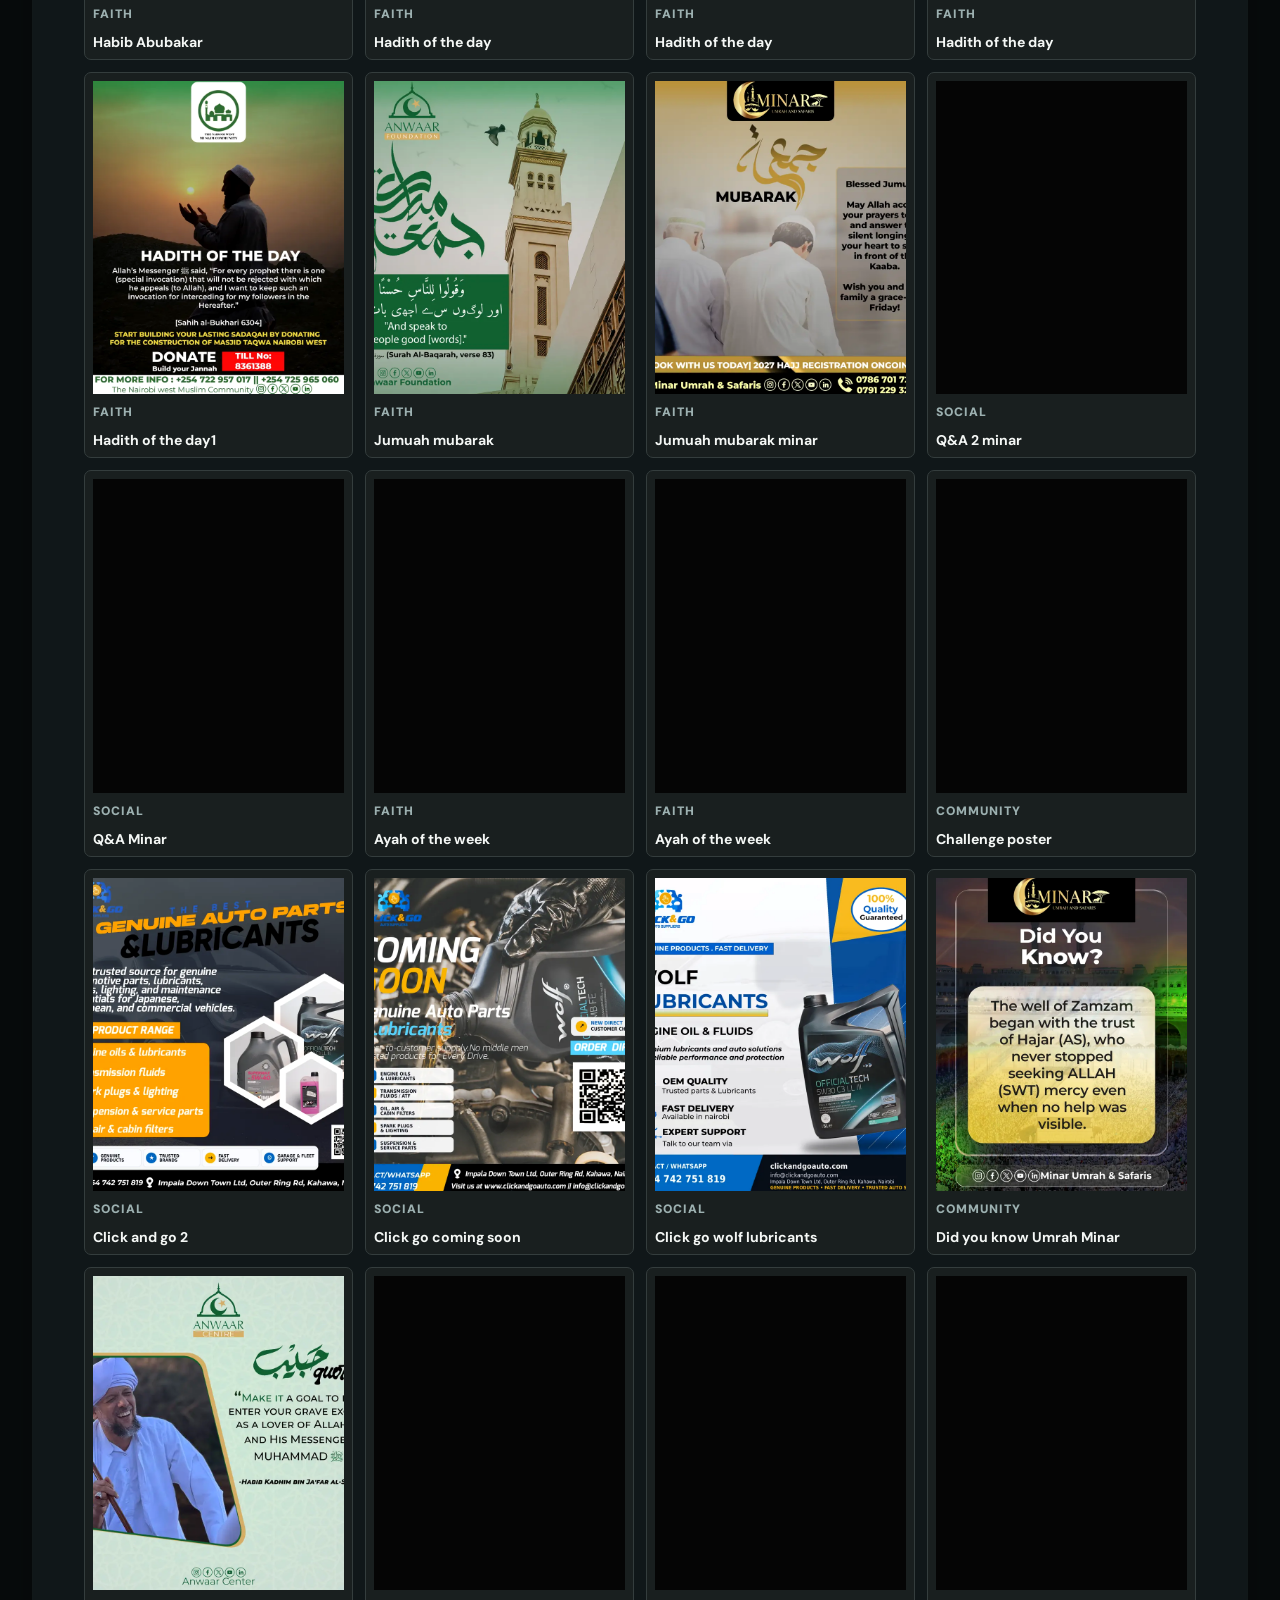
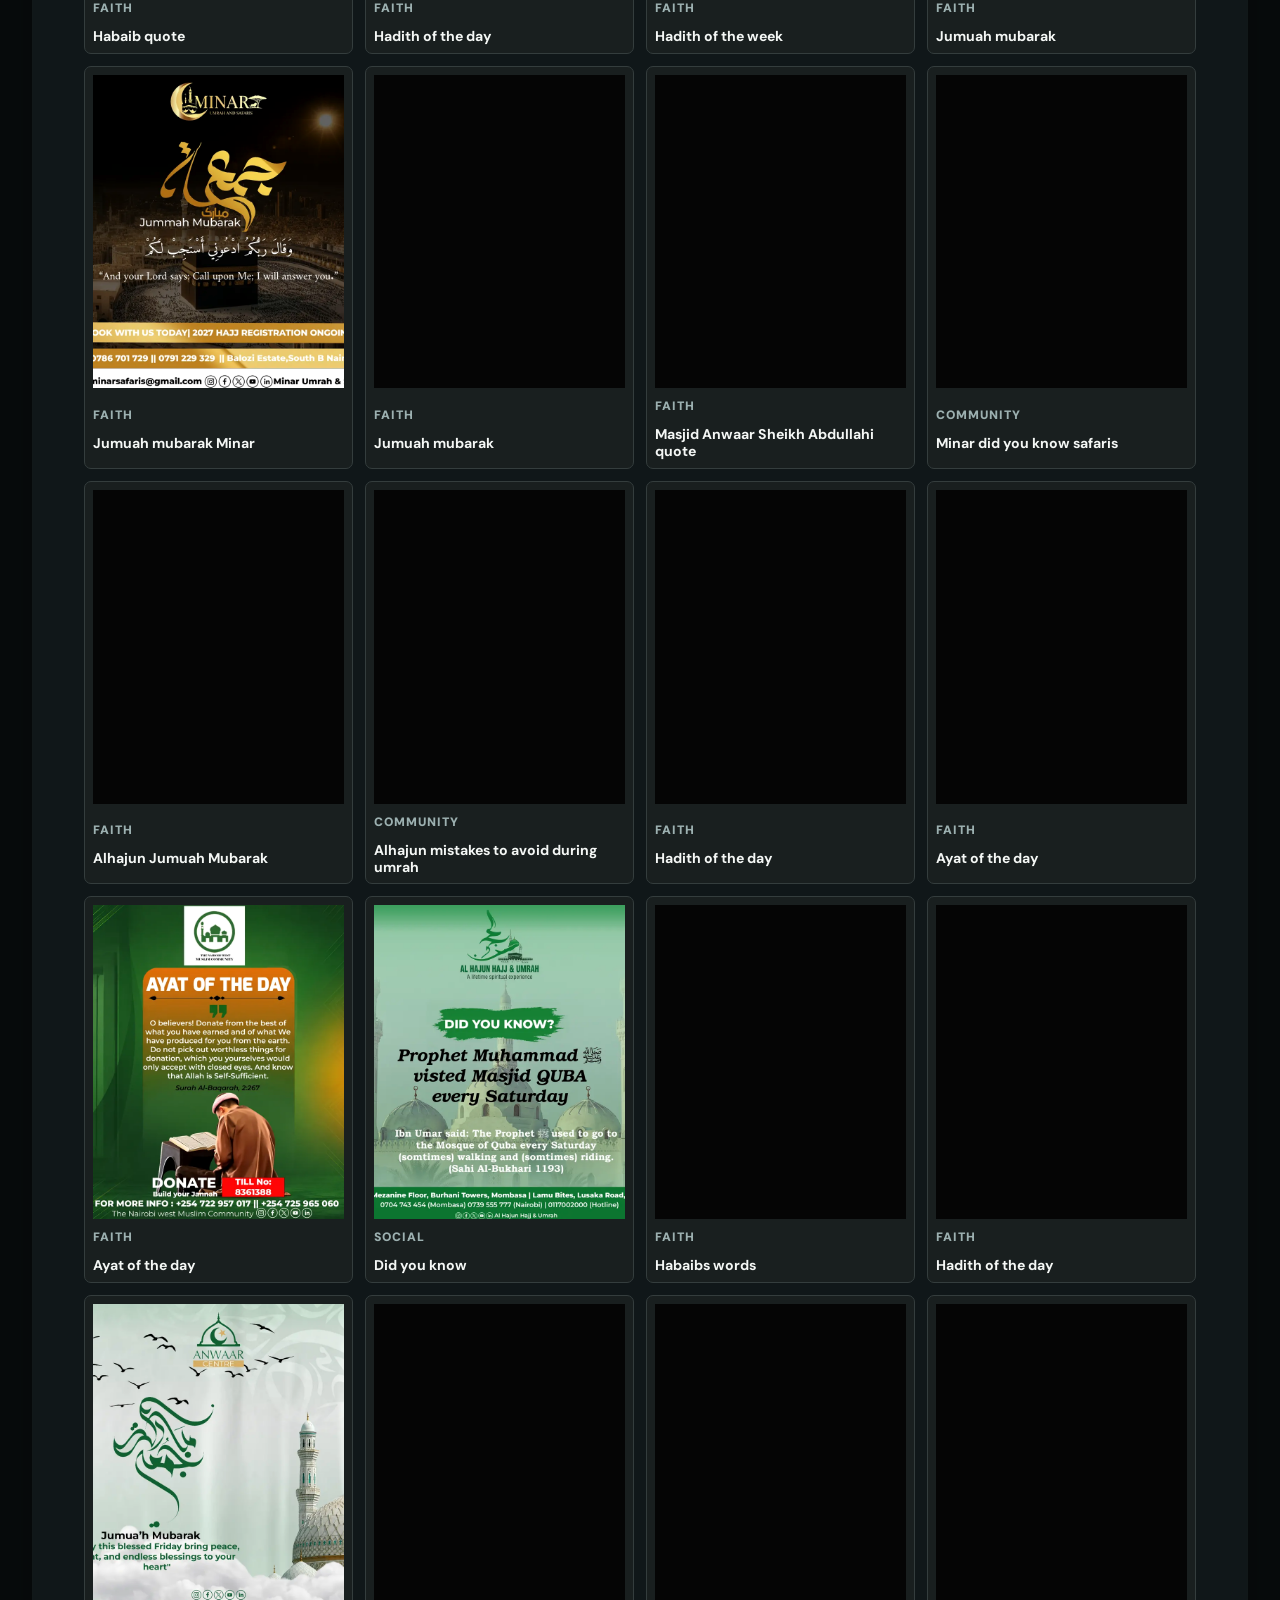
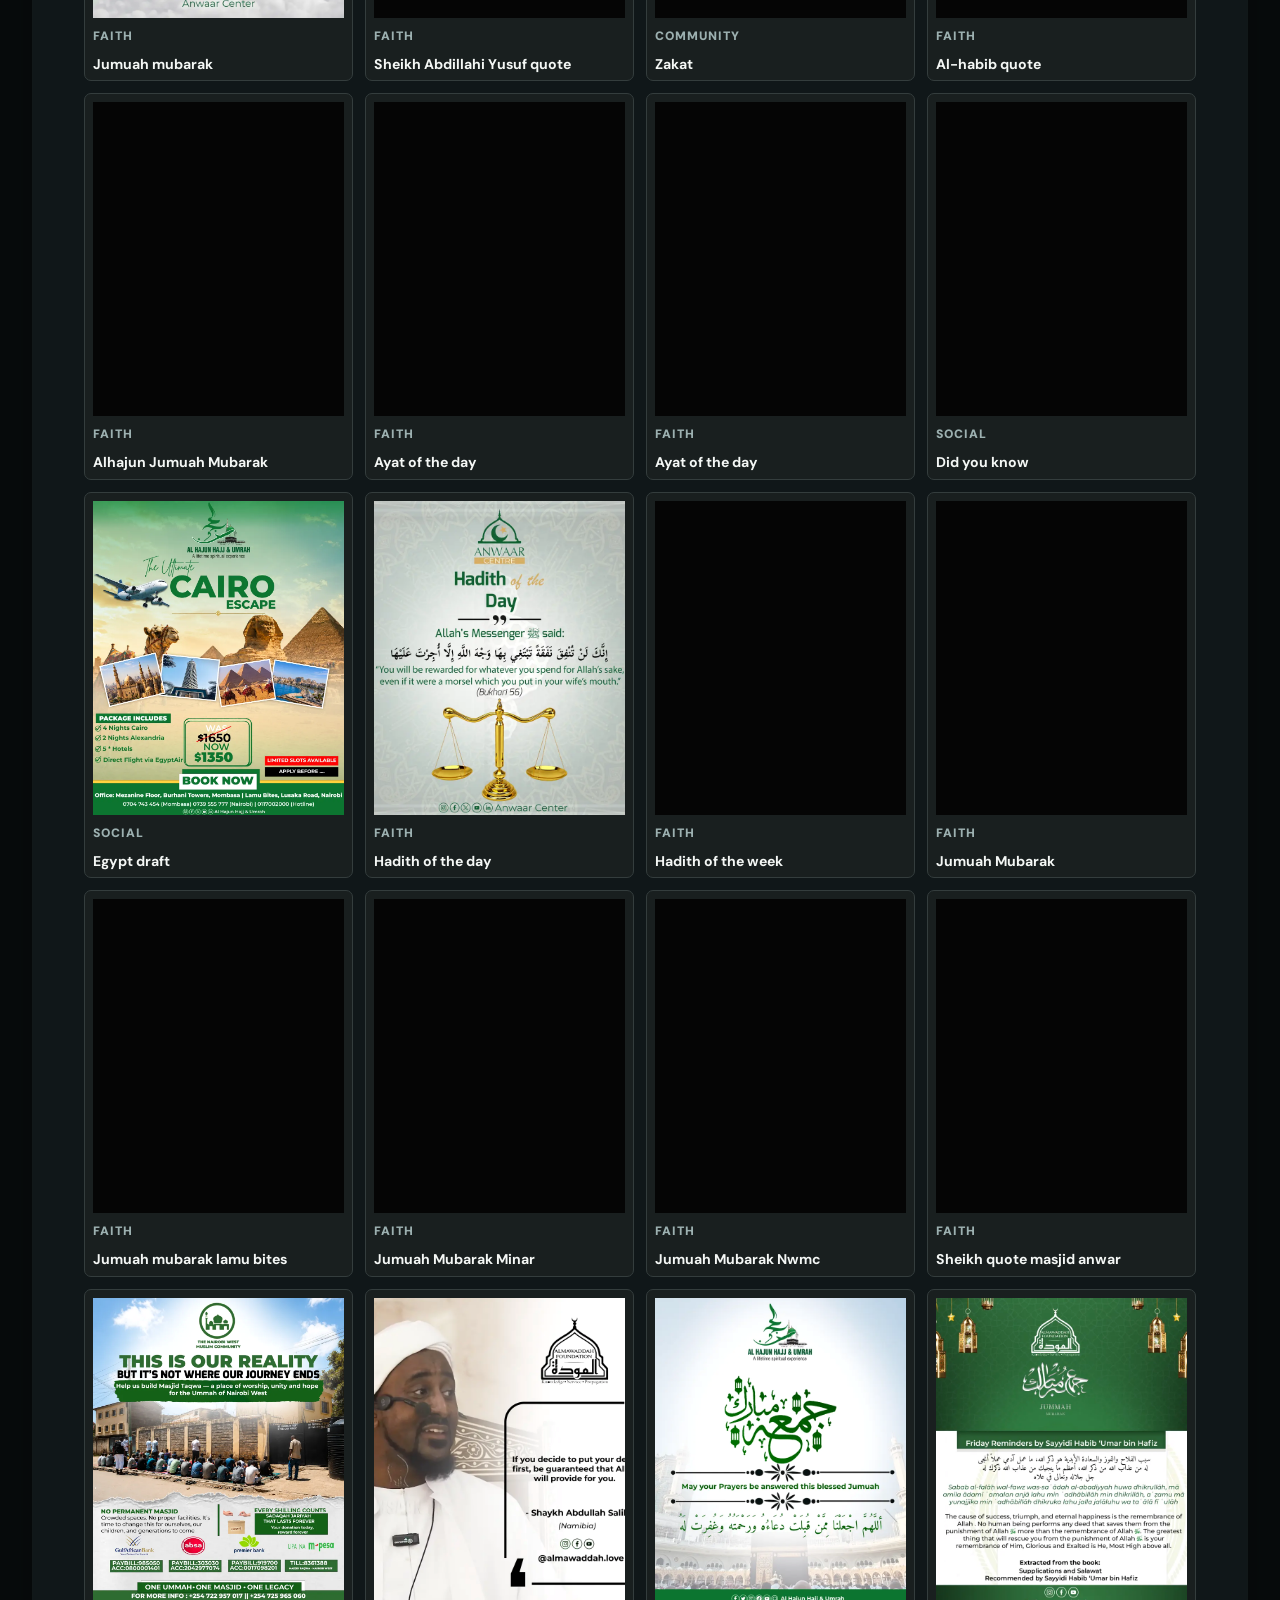
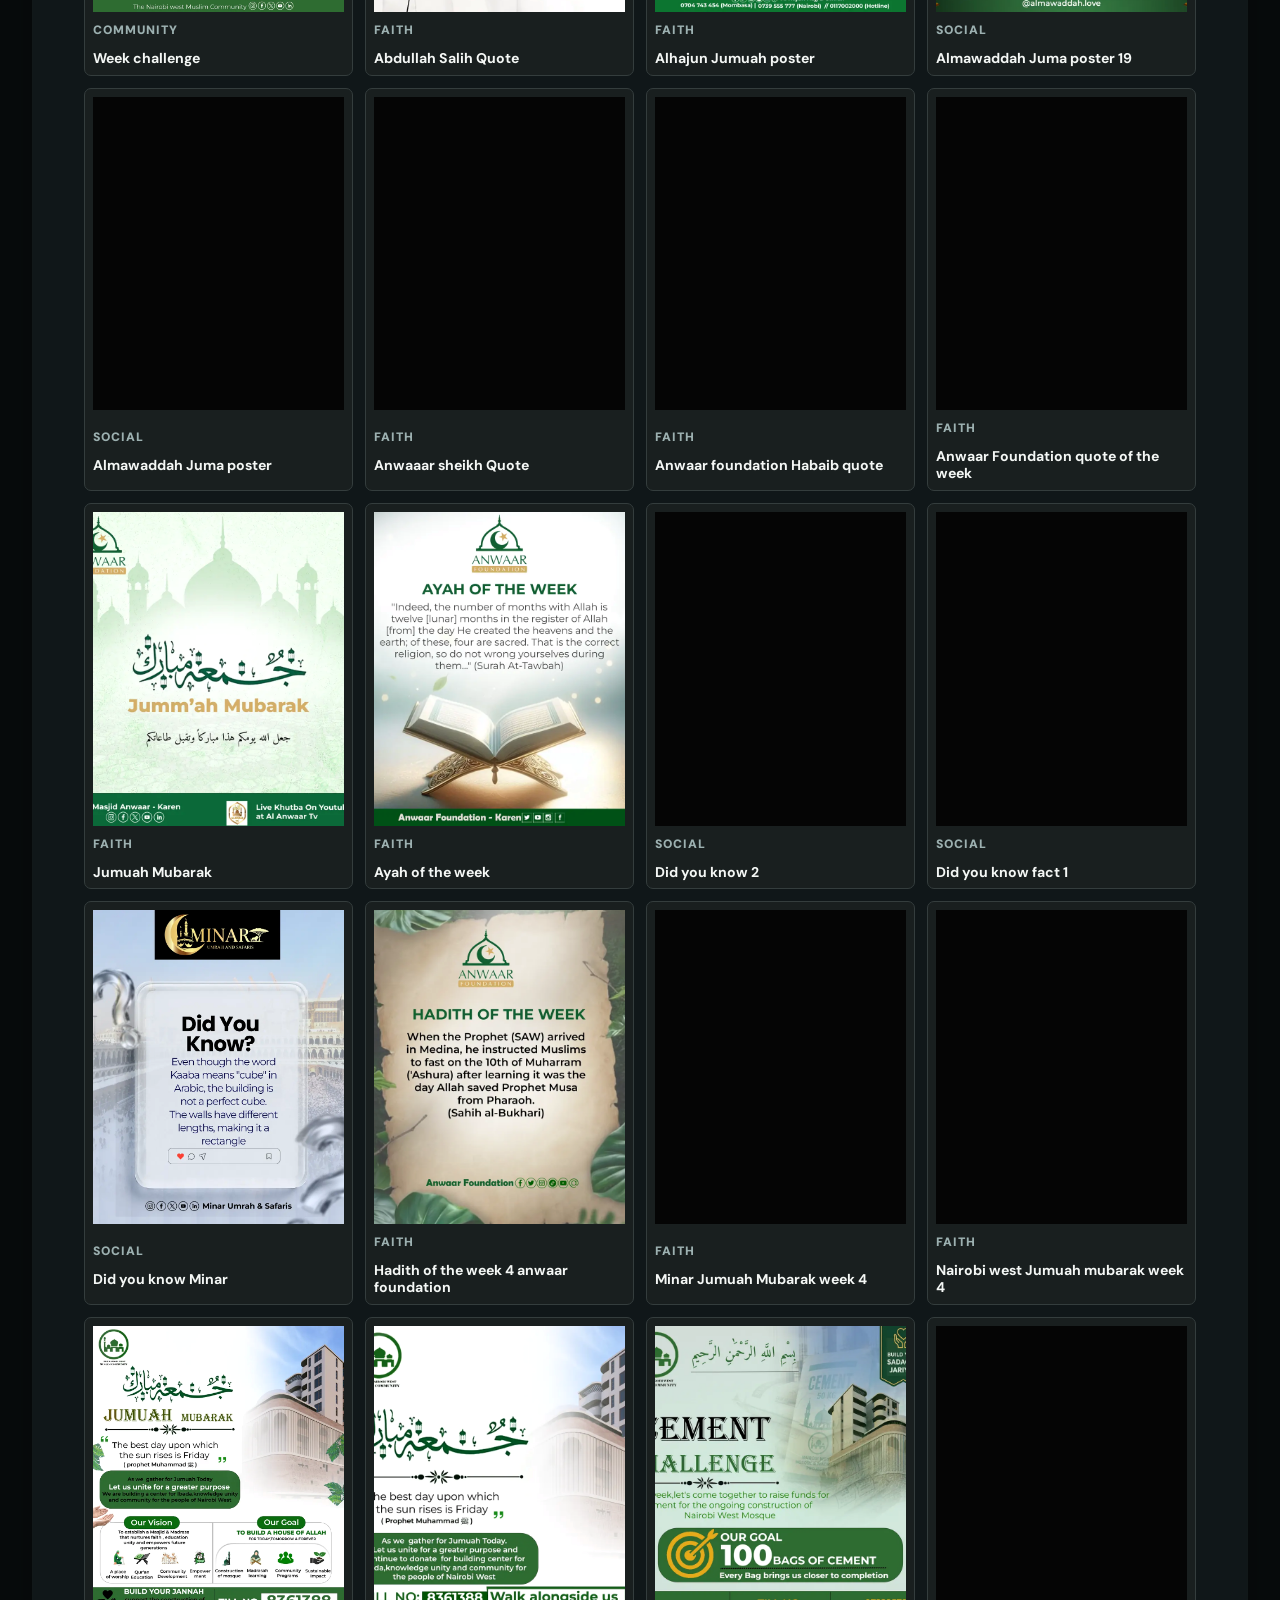
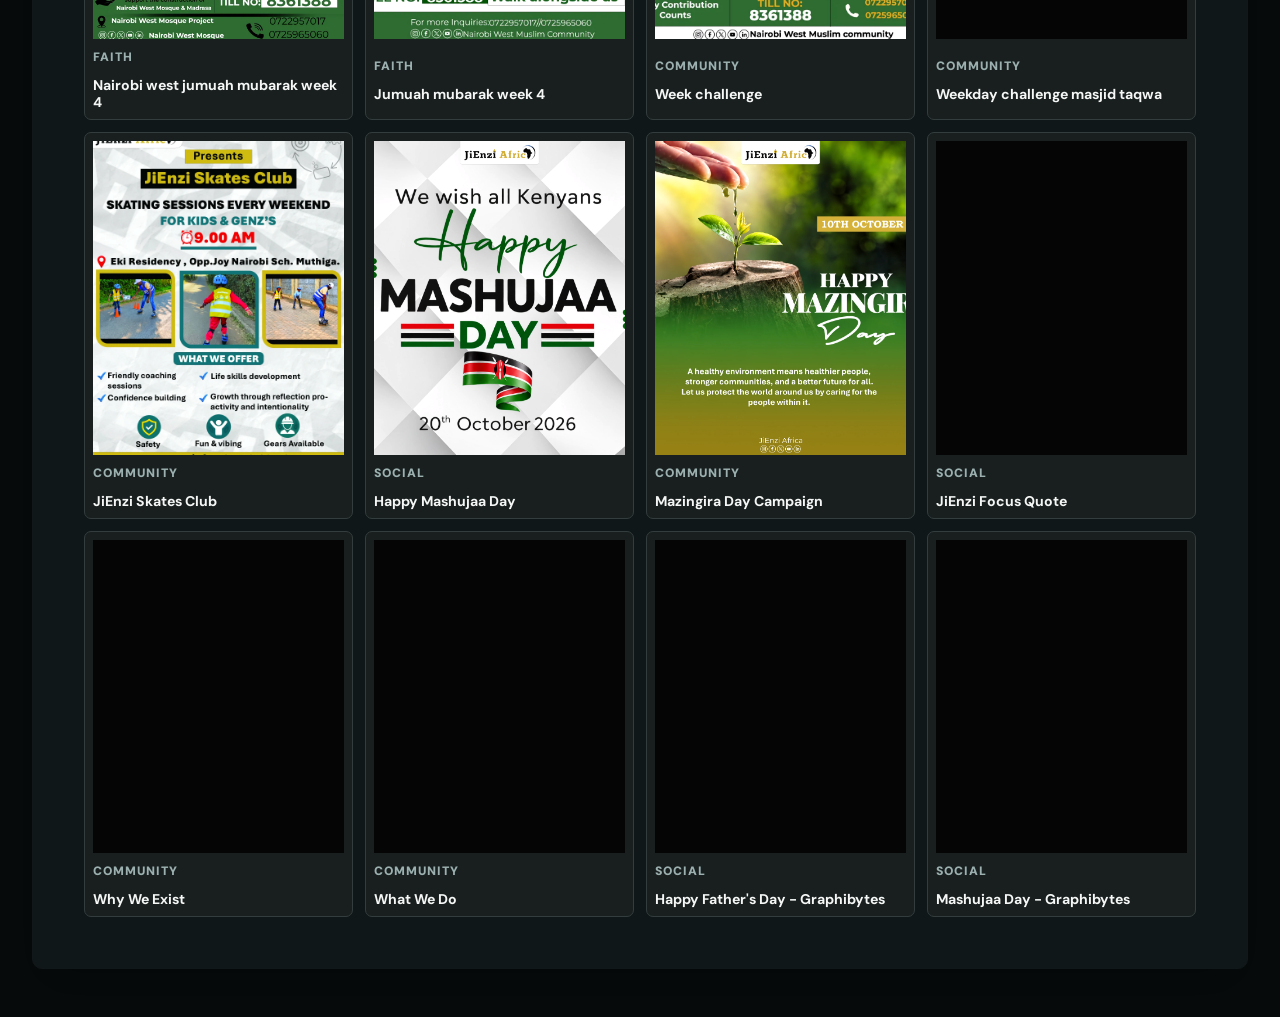
==== commit dee30d47: "Add Al Hajun campaign work" ====
--- a/posters.html
+++ b/posters.html
@@ -58,6 +58,6 @@
     <img src="" alt="">
   </dialog>
 
-  <script src="script.js?v=20261023-graphibytes-work"></script>
+  <script src="script.js?v=20261023-al-hajun-work"></script>
 </body>
 </html>
